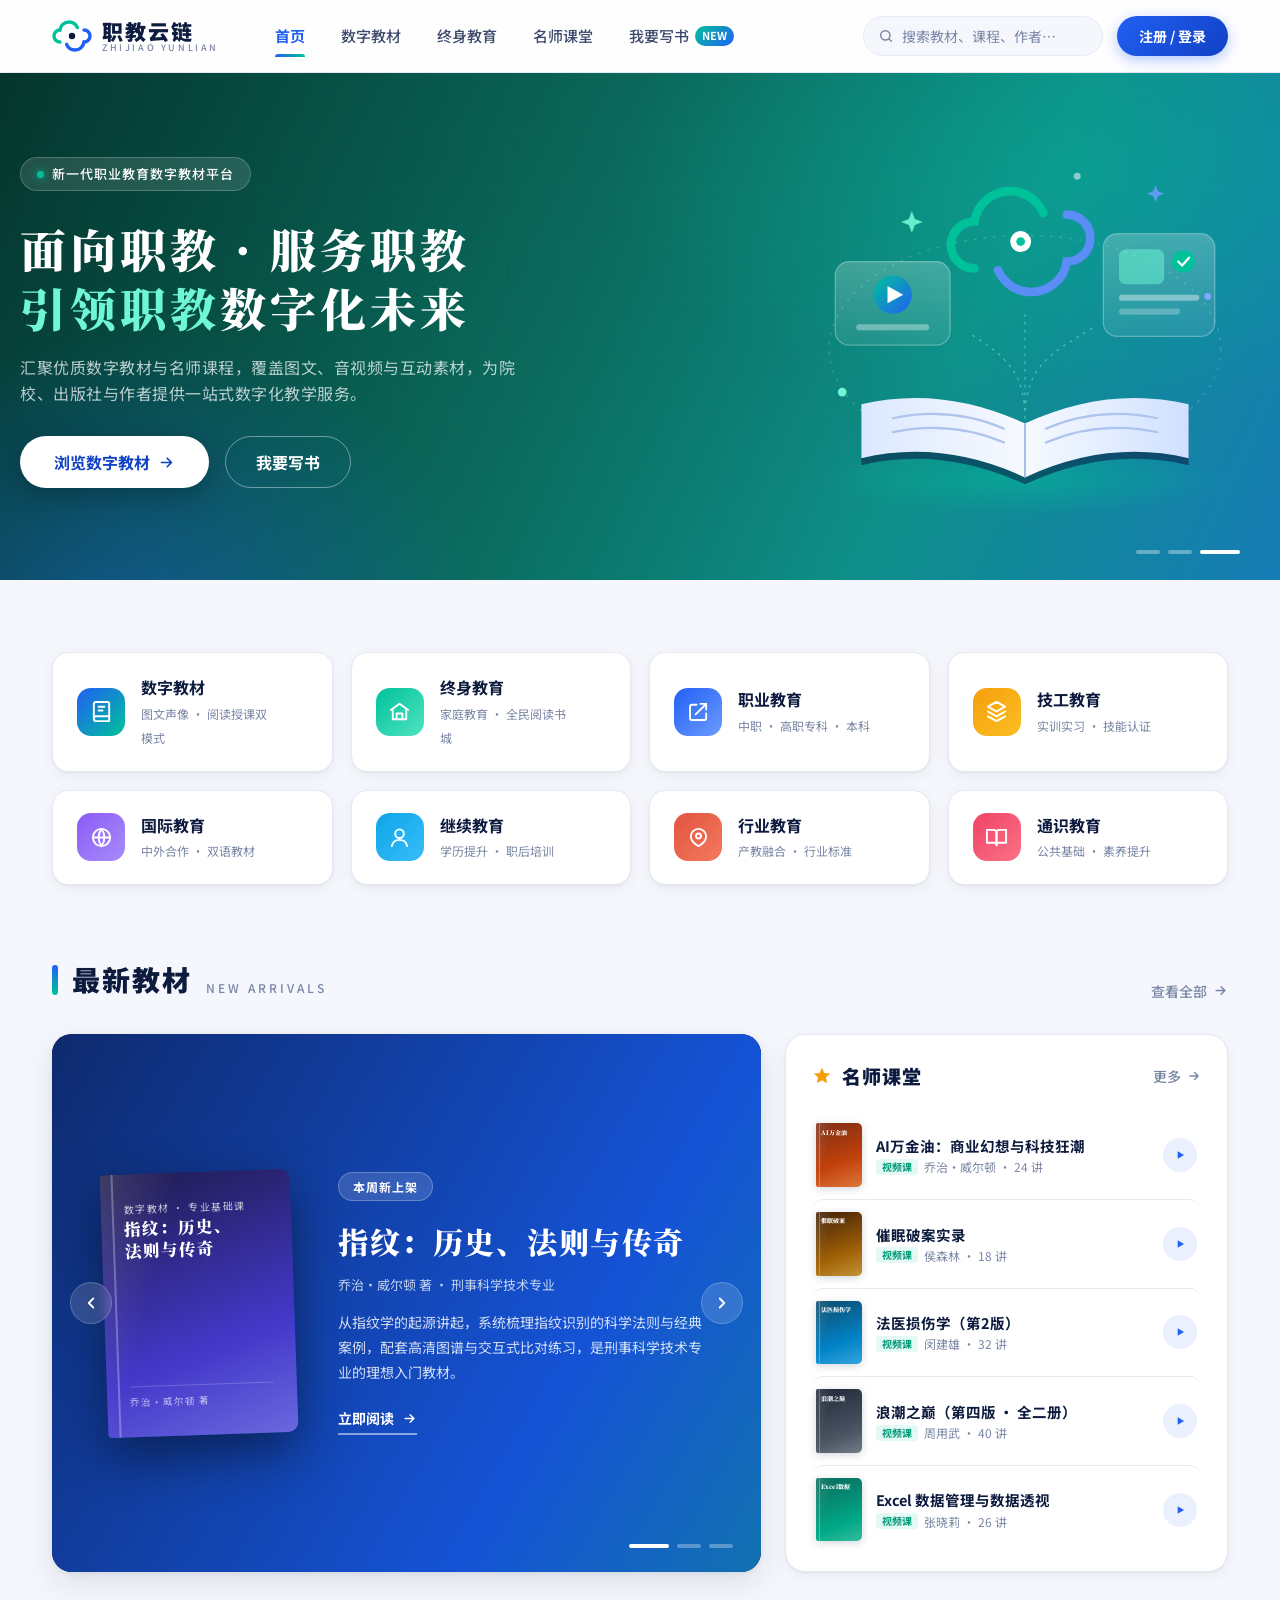
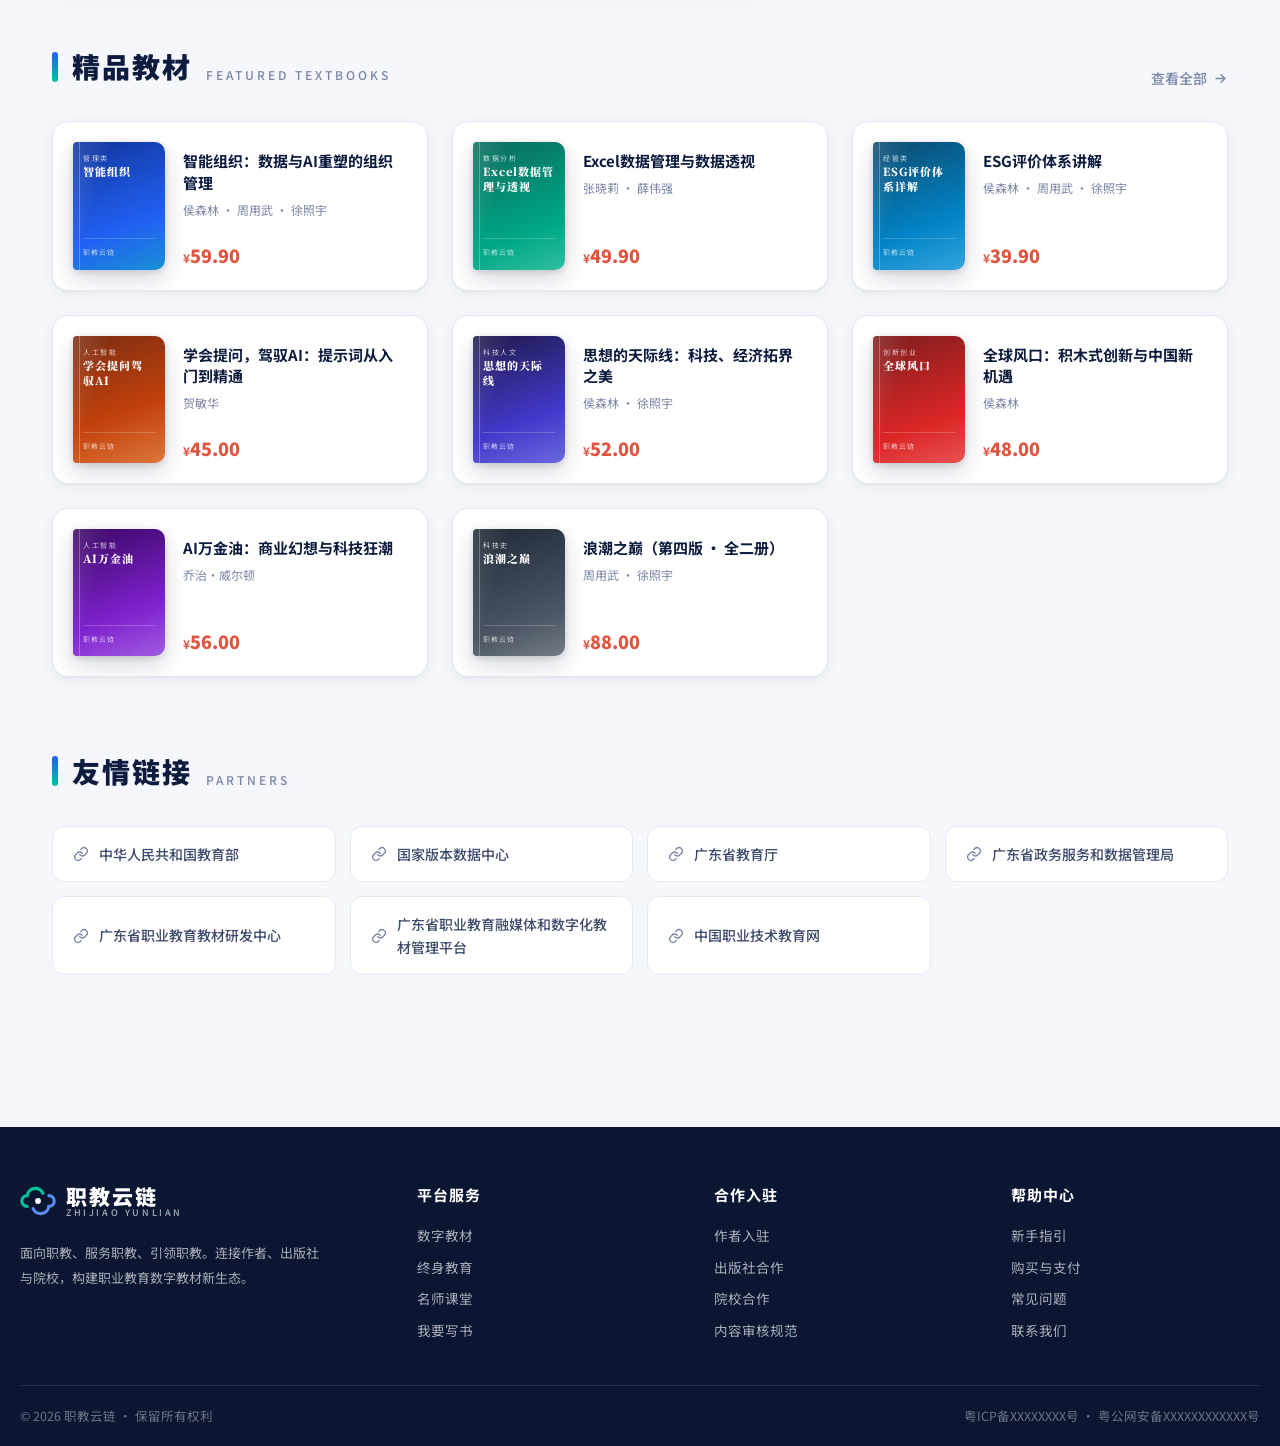
==== index.html @ 94b5ad01 "职教云链数字教材平台 Demo：门户首页、数字教材子门户（商城/详情/支付/阅读器/授课/组群/设置） Co-Authored-By: Claude Fable 5 <noreply@anthropi" ====
<!DOCTYPE html>
<html lang="zh-CN">
<head>
<meta charset="UTF-8">
<meta name="viewport" content="width=device-width, initial-scale=1">
<title>职教云链 — 面向职教 · 服务职教 · 引领职教</title>
<link rel="stylesheet" href="assets/style.css?v=20260711h">
</head>
<body>

<!-- ================= Header ================= -->
<header class="site-header">
  <div class="container header-inner">
    <a class="logo" href="index.html">
      <svg width="40" height="40" viewBox="0 0 40 40" fill="none">
        <path d="M8 26c-3.3 0-6-2.7-6-6s2.7-6 6-6c.5-4.5 4.3-8 9-8 3.8 0 7 2.3 8.4 5.6" stroke="#00C29A" stroke-width="3.4" stroke-linecap="round"/>
        <path d="M32 14c3.3 0 6 2.7 6 6s-2.7 6-6 6c-.5 4.5-4.3 8-9 8-3.8 0-7-2.3-8.4-5.6" stroke="#2160F3" stroke-width="3.4" stroke-linecap="round"/>
        <circle cx="20" cy="20" r="3.2" fill="#0D1B3E"/>
      </svg>
      <span class="logo-text">
        <span class="logo-cn">职教云链</span>
        <span class="logo-en">Zhijiao Yunlian</span>
      </span>
    </a>
    <nav class="main-nav">
      <a href="index.html" class="active">首页</a>
      <a href="reader.html">数字教材</a>
      <a href="#">终身教育</a>
      <a href="#">名师课堂</a>
      <a href="#">我要写书<span class="nav-badge">NEW</span></a>
    </nav>
    <div class="header-actions">
      <div class="search-box">
        <svg width="16" height="16" viewBox="0 0 24 24" fill="none" stroke="currentColor" stroke-width="2.2" stroke-linecap="round"><circle cx="11" cy="11" r="7"/><path d="m20 20-3.5-3.5"/></svg>
        <input type="text" placeholder="搜索教材、课程、作者…">
      </div>
      <a class="btn btn-primary" href="login.html">注册 / 登录</a>
    </div>
  </div>
</header>

<!-- ================= Hero ================= -->
<section class="hero">
  <!-- banner 背景组：上线后由后台配置增删/切换 -->
  <div class="hero-bg hb-1 active"></div>
  <div class="hero-bg hb-2"></div>
  <div class="hero-bg hb-3"></div>
  <div class="hero-grid-lines"></div>
  <div class="hero-switch">
    <span class="carousel-dot active"></span>
    <span class="carousel-dot"></span>
    <span class="carousel-dot"></span>
  </div>
  <div class="container hero-inner">
    <div>
      <span class="hero-kicker"><span class="dot"></span>新一代职业教育数字教材平台</span>
      <h1>面向职教 · 服务职教<br><em>引领职教</em>数字化未来</h1>
      <p class="hero-sub">汇聚优质数字教材与名师课程，覆盖图文、音视频与互动素材，为院校、出版社与作者提供一站式数字化教学服务。</p>
      <div class="hero-cta">
        <a class="btn btn-hero" href="reader.html">
          浏览数字教材
          <svg width="17" height="17" viewBox="0 0 24 24" fill="none" stroke="currentColor" stroke-width="2.4" stroke-linecap="round" stroke-linejoin="round"><path d="M5 12h14M13 6l6 6-6 6"/></svg>
        </a>
        <a class="btn btn-hero-ghost" href="#">我要写书</a>
      </div>
    </div>
    <div class="hero-illust" aria-hidden="true">
      <svg viewBox="0 0 540 440" fill="none" xmlns="http://www.w3.org/2000/svg">
        <defs>
          <linearGradient id="pageL" x1="0" y1="0" x2="1" y2="0">
            <stop offset="0" stop-color="#DCE8FF"/><stop offset="1" stop-color="#F6FAFF"/>
          </linearGradient>
          <linearGradient id="pageR" x1="0" y1="0" x2="1" y2="0">
            <stop offset="0" stop-color="#F6FAFF"/><stop offset="1" stop-color="#CFE0FF"/>
          </linearGradient>
          <linearGradient id="tealBlue" x1="0" y1="0" x2="1" y2="1">
            <stop offset="0" stop-color="#00C29A"/><stop offset="1" stop-color="#2160F3"/>
          </linearGradient>
          <linearGradient id="screenG" x1="0" y1="0" x2="0" y2="1">
            <stop offset="0" stop-color="rgba(255,255,255,.22)"/><stop offset="1" stop-color="rgba(255,255,255,.08)"/>
          </linearGradient>
          <radialGradient id="glow" cx=".5" cy=".5" r=".5">
            <stop offset="0" stop-color="rgba(0,194,154,.45)"/><stop offset="1" stop-color="rgba(0,194,154,0)"/>
          </radialGradient>
        </defs>

        <!-- 底部光晕 -->
        <ellipse cx="270" cy="400" rx="230" ry="42" fill="url(#glow)"/>

        <!-- 轨道虚线 -->
        <ellipse cx="270" cy="250" rx="225" ry="130" stroke="rgba(255,255,255,.18)" stroke-width="1.5" stroke-dasharray="3 8"/>
        <circle cx="60" cy="300" r="5" fill="#6FF7D4"/>
        <circle cx="480" cy="190" r="4" fill="#6C9BFF"/>

        <!-- 翻开的书 -->
        <g>
          <path d="M270 344 Q175 300 82 322 L82 384 Q175 362 270 406 Q365 362 458 384 L458 322 Q365 300 270 344 Z" fill="#0A1A44" opacity=".55"/>
          <path d="M270 336 Q175 292 82 314 L82 376 Q175 354 270 398 Z" fill="url(#pageL)"/>
          <path d="M270 336 Q365 292 458 314 L458 376 Q365 354 270 398 Z" fill="url(#pageR)"/>
          <path d="M270 336 L270 398" stroke="#9DB4E6" stroke-width="2"/>
          <path d="M118 330 Q185 316 246 342 M118 346 Q185 332 246 358" stroke="#AFC4EC" stroke-width="2.5" stroke-linecap="round"/>
          <path d="M422 330 Q355 316 294 342 M422 346 Q355 332 294 358" stroke="#AFC4EC" stroke-width="2.5" stroke-linecap="round"/>
        </g>

        <!-- 书页升起的数据流 -->
        <path d="M270 330 C270 280 250 260 210 235 M270 330 C270 270 300 255 350 225 M270 330 L270 205" stroke="rgba(111,247,212,.5)" stroke-width="1.5" stroke-dasharray="2 7" stroke-linecap="round"/>

        <!-- 中间：云链 -->
        <g class="fl-a">
          <path d="M212 158c-15 0-27-12-27-27s12-27 27-27c3-20 20-35 41-35 17 0 31 10 38 25" stroke="#00C29A" stroke-width="10" stroke-linecap="round"/>
          <path d="M318 96c15 0 27 12 27 27s-12 27-27 27c-3 20-20 35-41 35-17 0-31-10-38-25" stroke="#5B8DF7" stroke-width="10" stroke-linecap="round"/>
          <circle cx="265" cy="127" r="12" fill="#fff"/>
          <circle cx="265" cy="127" r="5" fill="#00C29A"/>
        </g>

        <!-- 左卡片：名师课堂 -->
        <g class="fl-b">
          <rect x="52" y="150" width="132" height="96" rx="16" fill="url(#screenG)" stroke="rgba(255,255,255,.3)" stroke-width="1.5"/>
          <circle cx="118" cy="188" r="22" fill="url(#tealBlue)"/>
          <path d="M112 178l18 10-18 10z" fill="#fff"/>
          <rect x="76" y="222" width="84" height="7" rx="3.5" fill="rgba(255,255,255,.35)"/>
        </g>

        <!-- 右卡片：数字教材 -->
        <g class="fl-c">
          <rect x="360" y="118" width="128" height="118" rx="16" fill="url(#screenG)" stroke="rgba(255,255,255,.3)" stroke-width="1.5"/>
          <rect x="378" y="136" width="52" height="40" rx="8" fill="rgba(111,247,212,.5)"/>
          <rect x="378" y="188" width="92" height="7" rx="3.5" fill="rgba(255,255,255,.4)"/>
          <rect x="378" y="204" width="70" height="7" rx="3.5" fill="rgba(255,255,255,.25)"/>
          <circle cx="452" cy="150" r="13" fill="#00C29A"/>
          <path d="M446 150l4.5 4.5 8-9" stroke="#fff" stroke-width="2.6" stroke-linecap="round" stroke-linejoin="round"/>
        </g>

        <!-- 星点 -->
        <path d="M140 92l3.5 9 9 3.5-9 3.5-3.5 9-3.5-9-9-3.5 9-3.5z" fill="#6FF7D4" opacity=".9"/>
        <path d="M420 62l2.8 7.2 7.2 2.8-7.2 2.8-2.8 7.2-2.8-7.2-7.2-2.8 7.2-2.8z" fill="#6C9BFF" opacity=".85"/>
        <circle cx="330" cy="52" r="4" fill="rgba(255,255,255,.5)"/>
      </svg>
    </div>
  </div>
</section>

<main>
<!-- ================= 业务板块入口 ================= -->
<section class="block">
  <div class="container">
    <div class="cats reveal">
      <a class="cat-card" href="reader.html">
        <span class="cat-icon ci-0">
          <svg width="23" height="23" viewBox="0 0 24 24" fill="none" stroke="currentColor" stroke-width="2" stroke-linecap="round" stroke-linejoin="round"><path d="M4 19.5A2.5 2.5 0 0 1 6.5 17H20V4a2 2 0 0 0-2-2H6.5A2.5 2.5 0 0 0 4 4.5v15Z"/><path d="M4 19.5A2.5 2.5 0 0 0 6.5 22H20v-5"/><path d="M9 7h6M9 11h4"/></svg>
        </span>
        <span class="cat-body"><span class="name">数字教材</span><br><span class="desc">图文声像 · 阅读授课双模式</span></span>
        <span class="arrow"><svg width="18" height="18" viewBox="0 0 24 24" fill="none" stroke="currentColor" stroke-width="2.4" stroke-linecap="round" stroke-linejoin="round"><path d="M5 12h14M13 6l6 6-6 6"/></svg></span>
      </a>
      <a class="cat-card" href="#">
        <span class="cat-icon ci-2">
          <svg width="23" height="23" viewBox="0 0 24 24" fill="none" stroke="currentColor" stroke-width="2" stroke-linecap="round" stroke-linejoin="round"><path d="M3 10.5 12 4l9 6.5"/><path d="M5 9.5V20h14V9.5"/><path d="M9 20v-6h6v6"/></svg>
        </span>
        <span class="cat-body"><span class="name">终身教育</span><br><span class="desc">家庭教育 · 全民阅读书城</span></span>
        <span class="arrow"><svg width="18" height="18" viewBox="0 0 24 24" fill="none" stroke="currentColor" stroke-width="2.4" stroke-linecap="round" stroke-linejoin="round"><path d="M5 12h14M13 6l6 6-6 6"/></svg></span>
      </a>
      <a class="cat-card" href="#">
        <span class="cat-icon ci-1">
          <svg width="23" height="23" viewBox="0 0 24 24" fill="none" stroke="currentColor" stroke-width="2" stroke-linecap="round" stroke-linejoin="round"><path d="M14 4h6v6"/><path d="M20 4 9 15"/><path d="M20 14v5a1.8 1.8 0 0 1-1.8 1.8H5A1.8 1.8 0 0 1 3.2 19V6.8A1.8 1.8 0 0 1 5 5h5"/></svg>
        </span>
        <span class="cat-body"><span class="name">职业教育</span><br><span class="desc">中职 · 高职专科 · 本科</span></span>
        <span class="arrow"><svg width="18" height="18" viewBox="0 0 24 24" fill="none" stroke="currentColor" stroke-width="2.4" stroke-linecap="round" stroke-linejoin="round"><path d="M5 12h14M13 6l6 6-6 6"/></svg></span>
      </a>
      <a class="cat-card" href="#">
        <span class="cat-icon ci-3">
          <svg width="23" height="23" viewBox="0 0 24 24" fill="none" stroke="currentColor" stroke-width="2" stroke-linecap="round" stroke-linejoin="round"><path d="M12 2 3 7l9 5 9-5-9-5Z"/><path d="M3 12l9 5 9-5"/><path d="M3 17l9 5 9-5"/></svg>
        </span>
        <span class="cat-body"><span class="name">技工教育</span><br><span class="desc">实训实习 · 技能认证</span></span>
        <span class="arrow"><svg width="18" height="18" viewBox="0 0 24 24" fill="none" stroke="currentColor" stroke-width="2.4" stroke-linecap="round" stroke-linejoin="round"><path d="M5 12h14M13 6l6 6-6 6"/></svg></span>
      </a>
      <a class="cat-card" href="#">
        <span class="cat-icon ci-5">
          <svg width="23" height="23" viewBox="0 0 24 24" fill="none" stroke="currentColor" stroke-width="2" stroke-linecap="round" stroke-linejoin="round"><circle cx="12" cy="12" r="9"/><path d="M3 12h18"/><path d="M12 3a15 15 0 0 1 0 18 15 15 0 0 1 0-18Z"/></svg>
        </span>
        <span class="cat-body"><span class="name">国际教育</span><br><span class="desc">中外合作 · 双语教材</span></span>
        <span class="arrow"><svg width="18" height="18" viewBox="0 0 24 24" fill="none" stroke="currentColor" stroke-width="2.4" stroke-linecap="round" stroke-linejoin="round"><path d="M5 12h14M13 6l6 6-6 6"/></svg></span>
      </a>
      <a class="cat-card" href="#">
        <span class="cat-icon ci-6">
          <svg width="23" height="23" viewBox="0 0 24 24" fill="none" stroke="currentColor" stroke-width="2" stroke-linecap="round" stroke-linejoin="round"><circle cx="12" cy="8" r="4.5"/><path d="M4 21c.8-4 4-6.5 8-6.5s7.2 2.5 8 6.5"/></svg>
        </span>
        <span class="cat-body"><span class="name">继续教育</span><br><span class="desc">学历提升 · 职后培训</span></span>
        <span class="arrow"><svg width="18" height="18" viewBox="0 0 24 24" fill="none" stroke="currentColor" stroke-width="2.4" stroke-linecap="round" stroke-linejoin="round"><path d="M5 12h14M13 6l6 6-6 6"/></svg></span>
      </a>
      <a class="cat-card" href="#">
        <span class="cat-icon ci-7">
          <svg width="23" height="23" viewBox="0 0 24 24" fill="none" stroke="currentColor" stroke-width="2" stroke-linecap="round" stroke-linejoin="round"><path d="M12 21c-4.5-2.5-8-5.5-8-10a8 8 0 0 1 16 0c0 4.5-3.5 7.5-8 10Z"/><circle cx="12" cy="10.5" r="2.6"/></svg>
        </span>
        <span class="cat-body"><span class="name">行业教育</span><br><span class="desc">产教融合 · 行业标准</span></span>
        <span class="arrow"><svg width="18" height="18" viewBox="0 0 24 24" fill="none" stroke="currentColor" stroke-width="2.4" stroke-linecap="round" stroke-linejoin="round"><path d="M5 12h14M13 6l6 6-6 6"/></svg></span>
      </a>
      <a class="cat-card" href="#">
        <span class="cat-icon ci-4">
          <svg width="23" height="23" viewBox="0 0 24 24" fill="none" stroke="currentColor" stroke-width="2" stroke-linecap="round" stroke-linejoin="round"><path d="M2 4h7a3 3 0 0 1 3 3v13a2.5 2.5 0 0 0-2.5-2.5H2V4Z"/><path d="M22 4h-7a3 3 0 0 0-3 3v13a2.5 2.5 0 0 1 2.5-2.5H22V4Z"/></svg>
        </span>
        <span class="cat-body"><span class="name">通识教育</span><br><span class="desc">公共基础 · 素养提升</span></span>
        <span class="arrow"><svg width="18" height="18" viewBox="0 0 24 24" fill="none" stroke="currentColor" stroke-width="2.4" stroke-linecap="round" stroke-linejoin="round"><path d="M5 12h14M13 6l6 6-6 6"/></svg></span>
      </a>
    </div>
  </div>
</section>

<!-- ================= 最新教材 + 名师课堂 ================= -->
<section class="block">
  <div class="container">
    <div class="sec-head reveal">
      <div class="sec-title">
        <span class="bar"></span>
        <h2>最新教材</h2>
        <span class="en">New Arrivals</span>
      </div>
      <a class="sec-more" href="reader.html#mall">查看全部
        <svg width="15" height="15" viewBox="0 0 24 24" fill="none" stroke="currentColor" stroke-width="2.4" stroke-linecap="round" stroke-linejoin="round"><path d="M5 12h14M13 6l6 6-6 6"/></svg>
      </a>
    </div>
    <div class="carousel-zone reveal">
      <!-- 轮播（后台可自定义） -->
      <div class="carousel">
        <div class="slide sl-1 active">
          <div class="s-cover">
            <div class="cover cv-4">
              <div><div class="c-sub">数字教材 · 专业基础课</div><div class="c-title">指纹：历史、<br>法则与传奇</div></div>
              <div class="c-foot">乔治·威尔顿 著</div>
            </div>
          </div>
          <div class="s-body">
            <span class="s-tag">本周新上架</span>
            <h3>指纹：历史、法则与传奇</h3>
            <div class="s-author">乔治·威尔顿 著 · 刑事科学技术专业</div>
            <p>从指纹学的起源讲起，系统梳理指纹识别的科学法则与经典案例，配套高清图谱与交互式比对练习，是刑事科学技术专业的理想入门教材。</p>
            <a class="s-link" href="#">立即阅读
              <svg width="15" height="15" viewBox="0 0 24 24" fill="none" stroke="currentColor" stroke-width="2.4" stroke-linecap="round" stroke-linejoin="round"><path d="M5 12h14M13 6l6 6-6 6"/></svg>
            </a>
          </div>
        </div>
        <div class="slide sl-2">
          <div class="s-cover">
            <div class="cover cv-7">
              <div><div class="c-sub">数字教材 · 通识课</div><div class="c-title">在书籍里<br>阅无止境</div></div>
              <div class="c-foot">职教云链 · 数字出版</div>
            </div>
          </div>
          <div class="s-body">
            <span class="s-tag">编辑推荐</span>
            <h3>在书籍里，阅无止境</h3>
            <div class="s-author">通识阅读系列 · 全民阅读推广</div>
            <p>精选人文社科经典篇目，融合有声领读与批注共读功能，让深度阅读成为日常习惯，助力校园书香文化建设。</p>
            <a class="s-link" href="#">立即阅读
              <svg width="15" height="15" viewBox="0 0 24 24" fill="none" stroke="currentColor" stroke-width="2.4" stroke-linecap="round" stroke-linejoin="round"><path d="M5 12h14M13 6l6 6-6 6"/></svg>
            </a>
          </div>
        </div>
        <div class="slide sl-3">
          <div class="s-cover">
            <div class="cover cv-6">
              <div><div class="c-sub">数字教材 · 公共基础课</div><div class="c-title">数字法治：<br>理论前沿与实践</div></div>
              <div class="c-foot">职教云链 · 数字出版</div>
            </div>
          </div>
          <div class="s-body">
            <span class="s-tag">院校共建</span>
            <h3>数字法治：理论前沿与实践进阶</h3>
            <div class="s-author">法律事务专业 · 高职专科</div>
            <p>聚焦数字时代的法治议题，结合真实判例与情景演练模块，支持课堂授课模式与自主学习模式一键切换。</p>
            <a class="s-link" href="#">立即阅读
              <svg width="15" height="15" viewBox="0 0 24 24" fill="none" stroke="currentColor" stroke-width="2.4" stroke-linecap="round" stroke-linejoin="round"><path d="M5 12h14M13 6l6 6-6 6"/></svg>
            </a>
          </div>
        </div>
        <button class="carousel-arrow prev" aria-label="上一张">
          <svg width="18" height="18" viewBox="0 0 24 24" fill="none" stroke="currentColor" stroke-width="2.4" stroke-linecap="round" stroke-linejoin="round"><path d="m15 6-6 6 6 6"/></svg>
        </button>
        <button class="carousel-arrow next" aria-label="下一张">
          <svg width="18" height="18" viewBox="0 0 24 24" fill="none" stroke="currentColor" stroke-width="2.4" stroke-linecap="round" stroke-linejoin="round"><path d="m9 6 6 6-6 6"/></svg>
        </button>
        <div class="carousel-nav">
          <span class="carousel-dot active"></span>
          <span class="carousel-dot"></span>
          <span class="carousel-dot"></span>
        </div>
      </div>

      <!-- 名师课堂 -->
      <aside class="panel">
        <div class="panel-head">
          <h3>
            <svg width="20" height="20" viewBox="0 0 24 24" fill="currentColor"><path d="M12 2l2.9 6.3 6.9.8-5.1 4.7 1.4 6.8L12 17.2 5.9 20.6l1.4-6.8L2.2 9.1l6.9-.8L12 2z"/></svg>
            名师课堂
          </h3>
          <a class="sec-more" href="#">更多
            <svg width="14" height="14" viewBox="0 0 24 24" fill="none" stroke="currentColor" stroke-width="2.4" stroke-linecap="round" stroke-linejoin="round"><path d="M5 12h14M13 6l6 6-6 6"/></svg>
          </a>
        </div>
        <div class="panel-list">
          <div class="panel-item">
            <div class="p-cover"><div class="cover cv-3"><div class="c-title">AI万金油</div></div></div>
            <div class="p-body">
              <div class="p-title">AI万金油：商业幻想与科技狂潮</div>
              <div class="p-meta"><span class="p-badge">视频课</span>乔治·威尔顿 · 24 讲</div>
            </div>
            <span class="p-play"><svg width="14" height="14" viewBox="0 0 24 24" fill="currentColor"><path d="M8 5.5v13l11-6.5-11-6.5z"/></svg></span>
          </div>
          <div class="panel-item">
            <div class="p-cover"><div class="cover cv-8"><div class="c-title">催眠破案</div></div></div>
            <div class="p-body">
              <div class="p-title">催眠破案实录</div>
              <div class="p-meta"><span class="p-badge">视频课</span>侯森林 · 18 讲</div>
            </div>
            <span class="p-play"><svg width="14" height="14" viewBox="0 0 24 24" fill="currentColor"><path d="M8 5.5v13l11-6.5-11-6.5z"/></svg></span>
          </div>
          <div class="panel-item">
            <div class="p-cover"><div class="cover cv-6"><div class="c-title">法医损伤学</div></div></div>
            <div class="p-body">
              <div class="p-title">法医损伤学（第2版）</div>
              <div class="p-meta"><span class="p-badge">视频课</span>闵建雄 · 32 讲</div>
            </div>
            <span class="p-play"><svg width="14" height="14" viewBox="0 0 24 24" fill="currentColor"><path d="M8 5.5v13l11-6.5-11-6.5z"/></svg></span>
          </div>
          <div class="panel-item">
            <div class="p-cover"><div class="cover cv-9"><div class="c-title">浪潮之巅</div></div></div>
            <div class="p-body">
              <div class="p-title">浪潮之巅（第四版 · 全二册）</div>
              <div class="p-meta"><span class="p-badge">视频课</span>周用武 · 40 讲</div>
            </div>
            <span class="p-play"><svg width="14" height="14" viewBox="0 0 24 24" fill="currentColor"><path d="M8 5.5v13l11-6.5-11-6.5z"/></svg></span>
          </div>
          <div class="panel-item">
            <div class="p-cover"><div class="cover cv-2"><div class="c-title">Excel数据</div></div></div>
            <div class="p-body">
              <div class="p-title">Excel 数据管理与数据透视</div>
              <div class="p-meta"><span class="p-badge">视频课</span>张晓莉 · 26 讲</div>
            </div>
            <span class="p-play"><svg width="14" height="14" viewBox="0 0 24 24" fill="currentColor"><path d="M8 5.5v13l11-6.5-11-6.5z"/></svg></span>
          </div>
        </div>
      </aside>
    </div>
  </div>
</section>

<!-- ================= 精品教材 ================= -->
<section class="block">
  <div class="container">
    <div class="sec-head reveal">
      <div class="sec-title">
        <span class="bar"></span>
        <h2>精品教材</h2>
        <span class="en">Featured Textbooks</span>
      </div>
      <a class="sec-more" href="reader.html#mall">查看全部
        <svg width="15" height="15" viewBox="0 0 24 24" fill="none" stroke="currentColor" stroke-width="2.4" stroke-linecap="round" stroke-linejoin="round"><path d="M5 12h14M13 6l6 6-6 6"/></svg>
      </a>
    </div>
    <div class="book-grid reveal">
      <a class="book-card" href="#">
        <div class="b-cover"><div class="cover cv-1"><div><div class="c-sub">管理类</div><div class="c-title">智能组织</div></div><div class="c-foot">职教云链</div></div></div>
        <div class="b-body">
          <div class="b-title">智能组织：数据与AI重塑的组织管理</div>
          <div class="b-author">侯森林 · 周用武 · 徐照宇</div>
          <div class="b-foot">
            <span class="price"><span class="yen">¥</span>59.90</span>
          </div>
        </div>
      </a>
      <a class="book-card" href="#">
        <div class="b-cover"><div class="cover cv-2"><div><div class="c-sub">数据分析</div><div class="c-title">Excel数据管理与透视</div></div><div class="c-foot">职教云链</div></div></div>
        <div class="b-body">
          <div class="b-title">Excel数据管理与数据透视</div>
          <div class="b-author">张晓莉 · 薛伟强</div>
          <div class="b-foot">
            <span class="price"><span class="yen">¥</span>49.90</span>
          </div>
        </div>
      </a>
      <a class="book-card" href="#">
        <div class="b-cover"><div class="cover cv-6"><div><div class="c-sub">经管类</div><div class="c-title">ESG评价体系详解</div></div><div class="c-foot">职教云链</div></div></div>
        <div class="b-body">
          <div class="b-title">ESG评价体系讲解</div>
          <div class="b-author">侯森林 · 周用武 · 徐照宇</div>
          <div class="b-foot">
            <span class="price"><span class="yen">¥</span>39.90</span>
          </div>
        </div>
      </a>
      <a class="book-card" href="#">
        <div class="b-cover"><div class="cover cv-3"><div><div class="c-sub">人工智能</div><div class="c-title">学会提问驾驭AI</div></div><div class="c-foot">职教云链</div></div></div>
        <div class="b-body">
          <div class="b-title">学会提问，驾驭AI：提示词从入门到精通</div>
          <div class="b-author">贺敏华</div>
          <div class="b-foot">
            <span class="price"><span class="yen">¥</span>45.00</span>
          </div>
        </div>
      </a>
      <a class="book-card" href="#">
        <div class="b-cover"><div class="cover cv-4"><div><div class="c-sub">科技人文</div><div class="c-title">思想的天际线</div></div><div class="c-foot">职教云链</div></div></div>
        <div class="b-body">
          <div class="b-title">思想的天际线：科技、经济拓界之美</div>
          <div class="b-author">侯森林 · 徐照宇</div>
          <div class="b-foot">
            <span class="price"><span class="yen">¥</span>52.00</span>
          </div>
        </div>
      </a>
      <a class="book-card" href="#">
        <div class="b-cover"><div class="cover cv-12"><div><div class="c-sub">创新创业</div><div class="c-title">全球风口</div></div><div class="c-foot">职教云链</div></div></div>
        <div class="b-body">
          <div class="b-title">全球风口：积木式创新与中国新机遇</div>
          <div class="b-author">侯森林</div>
          <div class="b-foot">
            <span class="price"><span class="yen">¥</span>48.00</span>
          </div>
        </div>
      </a>
      <a class="book-card" href="#">
        <div class="b-cover"><div class="cover cv-11"><div><div class="c-sub">人工智能</div><div class="c-title">AI万金油</div></div><div class="c-foot">职教云链</div></div></div>
        <div class="b-body">
          <div class="b-title">AI万金油：商业幻想与科技狂潮</div>
          <div class="b-author">乔治·威尔顿</div>
          <div class="b-foot">
            <span class="price"><span class="yen">¥</span>56.00</span>
          </div>
        </div>
      </a>
      <a class="book-card" href="#">
        <div class="b-cover"><div class="cover cv-9"><div><div class="c-sub">科技史</div><div class="c-title">浪潮之巅</div></div><div class="c-foot">职教云链</div></div></div>
        <div class="b-body">
          <div class="b-title">浪潮之巅（第四版 · 全二册）</div>
          <div class="b-author">周用武 · 徐照宇</div>
          <div class="b-foot">
            <span class="price"><span class="yen">¥</span>88.00</span>
          </div>
        </div>
      </a>
    </div>
  </div>
</section>

<!-- ================= 友情链接 ================= -->
<section class="block">
  <div class="container">
    <div class="sec-head reveal">
      <div class="sec-title">
        <span class="bar"></span>
        <h2>友情链接</h2>
        <span class="en">Partners</span>
      </div>
    </div>
    <div class="links-strip reveal">
      <a class="link-chip" href="http://www.moe.gov.cn/" target="_blank" rel="noopener"><svg width="16" height="16" viewBox="0 0 24 24" fill="none" stroke="currentColor" stroke-width="2" stroke-linecap="round" stroke-linejoin="round"><path d="M10 13a5 5 0 0 0 7.5.5l3-3a5 5 0 0 0-7-7l-1.7 1.7"/><path d="M14 11a5 5 0 0 0-7.5-.5l-3 3a5 5 0 0 0 7 7l1.7-1.7"/></svg>中华人民共和国教育部</a>
      <a class="link-chip" href="https://www.cnpub.com.cn/" target="_blank" rel="noopener"><svg width="16" height="16" viewBox="0 0 24 24" fill="none" stroke="currentColor" stroke-width="2" stroke-linecap="round" stroke-linejoin="round"><path d="M10 13a5 5 0 0 0 7.5.5l3-3a5 5 0 0 0-7-7l-1.7 1.7"/><path d="M14 11a5 5 0 0 0-7.5-.5l-3 3a5 5 0 0 0 7 7l1.7-1.7"/></svg>国家版本数据中心</a>
      <a class="link-chip" href="https://edu.gd.gov.cn/" target="_blank" rel="noopener"><svg width="16" height="16" viewBox="0 0 24 24" fill="none" stroke="currentColor" stroke-width="2" stroke-linecap="round" stroke-linejoin="round"><path d="M10 13a5 5 0 0 0 7.5.5l3-3a5 5 0 0 0-7-7l-1.7 1.7"/><path d="M14 11a5 5 0 0 0-7.5-.5l-3 3a5 5 0 0 0 7 7l1.7-1.7"/></svg>广东省教育厅</a>
      <a class="link-chip" href="https://zfsg.gd.gov.cn/" target="_blank" rel="noopener"><svg width="16" height="16" viewBox="0 0 24 24" fill="none" stroke="currentColor" stroke-width="2" stroke-linecap="round" stroke-linejoin="round"><path d="M10 13a5 5 0 0 0 7.5.5l3-3a5 5 0 0 0-7-7l-1.7 1.7"/><path d="M14 11a5 5 0 0 0-7.5-.5l-3 3a5 5 0 0 0 7 7l1.7-1.7"/></svg>广东省政务服务和数据管理局</a>
      <a class="link-chip" href="#"><svg width="16" height="16" viewBox="0 0 24 24" fill="none" stroke="currentColor" stroke-width="2" stroke-linecap="round" stroke-linejoin="round"><path d="M10 13a5 5 0 0 0 7.5.5l3-3a5 5 0 0 0-7-7l-1.7 1.7"/><path d="M14 11a5 5 0 0 0-7.5-.5l-3 3a5 5 0 0 0 7 7l1.7-1.7"/></svg>广东省职业教育教材研发中心</a>
      <a class="link-chip" href="#"><svg width="16" height="16" viewBox="0 0 24 24" fill="none" stroke="currentColor" stroke-width="2" stroke-linecap="round" stroke-linejoin="round"><path d="M10 13a5 5 0 0 0 7.5.5l3-3a5 5 0 0 0-7-7l-1.7 1.7"/><path d="M14 11a5 5 0 0 0-7.5-.5l-3 3a5 5 0 0 0 7 7l1.7-1.7"/></svg>广东省职业教育融媒体和数字化教材管理平台</a>
      <a class="link-chip" href="https://www.chinazy.org/" target="_blank" rel="noopener"><svg width="16" height="16" viewBox="0 0 24 24" fill="none" stroke="currentColor" stroke-width="2" stroke-linecap="round" stroke-linejoin="round"><path d="M10 13a5 5 0 0 0 7.5.5l3-3a5 5 0 0 0-7-7l-1.7 1.7"/><path d="M14 11a5 5 0 0 0-7.5-.5l-3 3a5 5 0 0 0 7 7l1.7-1.7"/></svg>中国职业技术教育网</a>
    </div>
  </div>
</section>
</main>

<!-- ================= Footer ================= -->
<footer class="site-footer">
  <div class="container footer-main">
    <div class="footer-brand">
      <a class="logo on-dark" href="index.html">
        <svg width="36" height="36" viewBox="0 0 40 40" fill="none">
          <path d="M8 26c-3.3 0-6-2.7-6-6s2.7-6 6-6c.5-4.5 4.3-8 9-8 3.8 0 7 2.3 8.4 5.6" stroke="#00C29A" stroke-width="3.4" stroke-linecap="round"/>
          <path d="M32 14c3.3 0 6 2.7 6 6s-2.7 6-6 6c-.5 4.5-4.3 8-9 8-3.8 0-7-2.3-8.4-5.6" stroke="#5B8DF7" stroke-width="3.4" stroke-linecap="round"/>
          <circle cx="20" cy="20" r="3.2" fill="#fff"/>
        </svg>
        <span class="logo-text">
          <span class="logo-cn">职教云链</span>
          <span class="logo-en">Zhijiao Yunlian</span>
        </span>
      </a>
      <p>面向职教、服务职教、引领职教。连接作者、出版社与院校，构建职业教育数字教材新生态。</p>
    </div>
    <div>
      <h4>平台服务</h4>
      <ul>
        <li><a href="reader.html">数字教材</a></li>
        <li><a href="#">终身教育</a></li>
        <li><a href="#">名师课堂</a></li>
        <li><a href="#">我要写书</a></li>
      </ul>
    </div>
    <div>
      <h4>合作入驻</h4>
      <ul>
        <li><a href="#">作者入驻</a></li>
        <li><a href="#">出版社合作</a></li>
        <li><a href="#">院校合作</a></li>
        <li><a href="#">内容审核规范</a></li>
      </ul>
    </div>
    <div>
      <h4>帮助中心</h4>
      <ul>
        <li><a href="#">新手指引</a></li>
        <li><a href="#">购买与支付</a></li>
        <li><a href="#">常见问题</a></li>
        <li><a href="#">联系我们</a></li>
      </ul>
    </div>
  </div>
  <div class="footer-bottom container">
    <span>© 2026 职教云链 · 保留所有权利</span>
    <span>粤ICP备XXXXXXXX号 · 粤公网安备XXXXXXXXXXXX号</span>
  </div>
</footer>

<script src="assets/app.js?v=20260711h"></script>
</body>
</html>
---- assets/style.css ----
/* ============================================
   职教云链 · Design System
   Palette: Ink #0D1B3E / Blue #2160F3 / Teal #00C29A
   ============================================ */
@import url('https://fonts.googleapis.com/css2?family=Noto+Sans+SC:wght@400;500;700;900&family=Noto+Serif+SC:wght@700;900&display=swap');

:root {
  --blue: #2160F3;
  --blue-deep: #1141C4;
  --blue-soft: #EAF0FE;
  --teal: #00C29A;
  --teal-deep: #009A7B;
  --teal-soft: #E3F9F3;
  --ink: #0D1B3E;
  --ink-2: #3D4A6B;
  --ink-3: #7A86A5;
  --line: #E4E9F4;
  --bg: #F5F7FC;
  --card: #FFFFFF;
  --gold: #F59E0B;
  --radius: 16px;
  --radius-sm: 10px;
  --shadow-sm: 0 1px 2px rgba(13,27,62,.05), 0 4px 16px rgba(13,27,62,.05);
  --shadow-md: 0 2px 6px rgba(13,27,62,.06), 0 12px 32px rgba(13,27,62,.10);
  --shadow-lg: 0 8px 24px rgba(13,27,62,.10), 0 24px 64px rgba(13,27,62,.14);
  --font: 'Noto Sans SC', 'PingFang SC', 'Microsoft YaHei', sans-serif;
  --font-display: 'Noto Serif SC', 'Songti SC', serif;
  --ease: cubic-bezier(.22,.68,.34,1);
}

* { margin: 0; padding: 0; box-sizing: border-box; }
html { scroll-behavior: smooth; }
body {
  font-family: var(--font);
  color: var(--ink);
  background: var(--bg);
  font-size: 15px;
  line-height: 1.6;
  -webkit-font-smoothing: antialiased;
}
a { color: inherit; text-decoration: none; }
button { font-family: inherit; cursor: pointer; border: none; background: none; }
img { max-width: 100%; display: block; }
.container { max-width: 1240px; margin: 0 auto; padding: 0 32px; }

::selection { background: rgba(33,96,243,.18); }

/* ---------- Logo ---------- */
.logo { display: inline-flex; align-items: center; gap: 10px; cursor: pointer; }
.logo svg { flex: 0 0 auto; }
.logo .logo-text { display: flex; flex-direction: column; line-height: 1.15; }
.logo .logo-cn { font-size: 21px; font-weight: 900; letter-spacing: 2px; color: var(--ink); }
.logo .logo-en { font-size: 9px; letter-spacing: 2.6px; color: var(--ink-3); font-weight: 500; text-transform: uppercase; }
.logo.on-dark .logo-cn { color: #fff; }
.logo.on-dark .logo-en { color: rgba(255,255,255,.65); }

/* ---------- Header ---------- */
.site-header {
  position: sticky; top: 0; z-index: 100;
  background: rgba(255,255,255,.86);
  backdrop-filter: saturate(180%) blur(16px);
  -webkit-backdrop-filter: saturate(180%) blur(16px);
  border-bottom: 1px solid var(--line);
}
.header-inner { display: flex; align-items: center; gap: 40px; height: 72px; }
.main-nav { display: flex; gap: 4px; flex: 1; }
.main-nav a {
  padding: 8px 16px; border-radius: 8px; font-size: 15px; font-weight: 500;
  color: var(--ink-2); transition: all .2s var(--ease); position: relative;
}
.main-nav a:hover { color: var(--blue); background: var(--blue-soft); }
.main-nav a.active { color: var(--blue); font-weight: 700; }
.main-nav a.active::after {
  content: ''; position: absolute; left: 16px; right: 16px; bottom: -1px;
  height: 3px; border-radius: 3px 3px 0 0;
  background: linear-gradient(90deg, var(--blue), var(--teal));
}
.nav-badge {
  display: inline-block; margin-left: 6px; padding: 1px 7px; font-size: 11px; font-weight: 700;
  color: #fff; background: linear-gradient(135deg, var(--teal), var(--blue));
  border-radius: 99px; vertical-align: 2px;
}
.header-actions { display: flex; align-items: center; gap: 14px; }

.search-box {
  display: flex; align-items: center; gap: 8px;
  width: 240px; height: 40px; padding: 0 14px;
  background: var(--bg); border: 1px solid var(--line); border-radius: 99px;
  transition: all .25s var(--ease);
}
.search-box:focus-within { border-color: var(--blue); background: #fff; box-shadow: 0 0 0 3px rgba(33,96,243,.12); width: 300px; }
.search-box svg { color: var(--ink-3); flex: 0 0 auto; }
.search-box input { border: none; outline: none; background: none; font-size: 14px; width: 100%; color: var(--ink); font-family: inherit; }
.search-box input::placeholder { color: var(--ink-3); }

.btn {
  display: inline-flex; align-items: center; justify-content: center; gap: 8px;
  height: 40px; padding: 0 22px; border-radius: 99px;
  font-size: 14px; font-weight: 700; transition: all .25s var(--ease);
  cursor: pointer; white-space: nowrap;
}
.btn-primary { background: linear-gradient(135deg, var(--blue), var(--blue-deep)); color: #fff; box-shadow: 0 4px 14px rgba(33,96,243,.35); }
.btn-primary:hover { transform: translateY(-1px); box-shadow: 0 8px 22px rgba(33,96,243,.45); }
.btn-primary:active { transform: translateY(0); }
.btn-ghost { border: 1.5px solid var(--line); color: var(--ink-2); background: #fff; }
.btn-ghost:hover { border-color: var(--blue); color: var(--blue); }

/* ---------- Hero ---------- */
.hero {
  position: relative; overflow: hidden;
  background: #0B1F55;
  color: #fff;
}
/* 多套 banner 背景（后台可配置切换） */
.hero-bg { position: absolute; inset: 0; opacity: 0; transition: opacity 1s var(--ease); }
.hero-bg.active { opacity: 1; }
.hero-bg::before {
  content: ''; position: absolute; inset: 0;
  background:
    radial-gradient(ellipse 800px 400px at 85% 20%, rgba(0,194,154,.28), transparent 60%),
    radial-gradient(ellipse 600px 500px at 10% 110%, rgba(33,96,243,.4), transparent 60%);
}
.hb-1 { background: linear-gradient(115deg, #0B1F55 0%, #123A9E 42%, #1553D6 68%, #0E8F8A 100%); }
.hb-2 { background: linear-gradient(115deg, #071B3F 0%, #0E4C8F 48%, #1273C4 78%, #38BDF8 130%); }
.hb-3 { background: linear-gradient(115deg, #04352D 0%, #0A6B5D 45%, #0E8F8A 72%, #2160F3 140%); }
.hero-switch { position: absolute; right: 40px; bottom: 26px; display: flex; gap: 8px; z-index: 6; }
.hero-switch .carousel-dot { background: rgba(255,255,255,.35); }
.hero-switch .carousel-dot.active { background: #fff; }
.hero-grid-lines {
  position: absolute; inset: 0; opacity: .35;
  background-image:
    linear-gradient(rgba(255,255,255,.05) 1px, transparent 1px),
    linear-gradient(90deg, rgba(255,255,255,.05) 1px, transparent 1px);
  background-size: 56px 56px;
  mask-image: radial-gradient(ellipse 70% 90% at 60% 40%, #000 30%, transparent 75%);
  -webkit-mask-image: radial-gradient(ellipse 70% 90% at 60% 40%, #000 30%, transparent 75%);
}
.hero-inner { position: relative; display: grid; grid-template-columns: 1.15fr .85fr; align-items: center; gap: 48px; padding: 58px 0 66px; }
.hero-kicker {
  display: inline-flex; align-items: center; gap: 8px;
  padding: 6px 16px; border-radius: 99px; font-size: 13px; font-weight: 500; letter-spacing: 1px;
  background: rgba(255,255,255,.12); border: 1px solid rgba(255,255,255,.2);
  backdrop-filter: blur(8px);
  margin-bottom: 28px;
}
.hero-kicker .dot { width: 7px; height: 7px; border-radius: 50%; background: var(--teal); box-shadow: 0 0 8px var(--teal); }
.hero h1 {
  font-family: var(--font-display);
  font-size: 46px; font-weight: 900; line-height: 1.28; letter-spacing: 4px;
  margin-bottom: 18px;
}
.hero h1 em { font-style: normal; color: #6FF7D4; position: relative; }
.hero-sub { font-size: 16px; color: rgba(255,255,255,.72); letter-spacing: .5px; margin-bottom: 30px; max-width: 520px; }
.hero-cta { display: flex; gap: 16px; align-items: center; }
.btn-hero {
  height: 52px; padding: 0 34px; font-size: 16px; border-radius: 99px;
  background: #fff; color: var(--blue-deep);
  box-shadow: 0 8px 28px rgba(0,0,0,.25);
}
.btn-hero:hover { transform: translateY(-2px); box-shadow: 0 14px 36px rgba(0,0,0,.3); }
.btn-hero-ghost {
  height: 52px; padding: 0 30px; font-size: 16px; border-radius: 99px;
  color: #fff; border: 1.5px solid rgba(255,255,255,.4);
}
.btn-hero-ghost:hover { background: rgba(255,255,255,.12); border-color: rgba(255,255,255,.7); }
.hero-stats { display: flex; gap: 48px; margin-top: 52px; }
.hero-stat .num { font-size: 32px; font-weight: 900; font-variant-numeric: tabular-nums; }
.hero-stat .num sup { font-size: 15px; color: #6FF7D4; margin-left: 2px; }
.hero-stat .label { font-size: 13px; color: rgba(255,255,255,.6); letter-spacing: 1px; }

/* hero illustration */
.hero-illust { position: relative; width: 100%; max-width: 470px; margin-left: auto; }
.hero-illust svg { width: 100%; height: auto; display: block; }
.fl-a, .fl-b, .fl-c { animation: floaty 5.2s ease-in-out infinite; transform-box: fill-box; transform-origin: center; }
.fl-b { animation-duration: 6.4s; animation-delay: -1.8s; }
.fl-c { animation-duration: 7.2s; animation-delay: -3.2s; }
@keyframes floaty {
  0%, 100% { transform: translateY(0); }
  50% { transform: translateY(-12px); }
}

/* hero book showcase */
.hero-visual { position: relative; height: 420px; }
.hero-book {
  position: absolute; border-radius: 6px 14px 14px 6px;
  box-shadow: -20px 30px 60px rgba(0,0,0,.4), inset 4px 0 8px rgba(255,255,255,.12), inset -2px 0 6px rgba(0,0,0,.2);
  transform-style: preserve-3d;
  transition: transform .5s var(--ease);
  overflow: hidden;
}
.hero-book::after {
  content: ''; position: absolute; left: 10px; top: 0; bottom: 0; width: 2px;
  background: rgba(255,255,255,.18);
}
.hero-book:hover { transform: translateY(-10px) rotate(-2deg) !important; }
.hero-book.cover { padding: 24px 20px; }
.hero-book .c-title { font-size: 20px; }
.hero-glow {
  position: absolute; left: 50%; bottom: -30px; transform: translateX(-50%);
  width: 460px; height: 90px; border-radius: 50%;
  background: radial-gradient(ellipse, rgba(0,194,154,.35), transparent 70%);
  filter: blur(12px);
}

/* ---------- Section scaffolding ---------- */
section.block { padding: 72px 0 0; }
section.block:last-of-type { padding-bottom: 72px; }
.sec-head { display: flex; align-items: flex-end; justify-content: space-between; margin-bottom: 32px; }
.sec-title { display: flex; align-items: center; gap: 14px; }
.sec-title .bar { width: 6px; height: 30px; border-radius: 4px; background: linear-gradient(180deg, var(--blue), var(--teal)); }
.sec-title h2 { font-size: 28px; font-weight: 900; letter-spacing: 2px; }
.sec-title .en { font-size: 12px; color: var(--ink-3); letter-spacing: 3px; text-transform: uppercase; align-self: flex-end; padding-bottom: 5px; font-weight: 500; }
.sec-more { display: inline-flex; align-items: center; gap: 6px; font-size: 14px; font-weight: 500; color: var(--ink-3); transition: all .2s; }
.sec-more:hover { color: var(--blue); gap: 10px; }

/* ---------- Category entries ---------- */
.cats { display: grid; grid-template-columns: repeat(4, 1fr); gap: 18px; }
.cat-card {
  position: relative; display: flex; align-items: center; gap: 16px;
  padding: 22px 24px; background: var(--card); border-radius: var(--radius);
  border: 1px solid var(--line); box-shadow: var(--shadow-sm);
  transition: all .3s var(--ease); cursor: pointer; overflow: hidden;
}
.cat-card::before {
  content: ''; position: absolute; inset: 0; opacity: 0; transition: opacity .3s;
  background: linear-gradient(120deg, var(--blue-soft), transparent 70%);
}
.cat-card:hover { transform: translateY(-4px); box-shadow: var(--shadow-md); border-color: rgba(33,96,243,.3); }
.cat-card:hover::before { opacity: 1; }
.cat-icon {
  position: relative; width: 48px; height: 48px; border-radius: 14px; flex: 0 0 auto;
  display: grid; place-items: center; color: #fff;
}
.cat-body { position: relative; }
.cat-body .name { font-size: 16px; font-weight: 700; }
.cat-body .desc { font-size: 12px; color: var(--ink-3); }
.cat-card .arrow { position: relative; margin-left: auto; color: var(--ink-3); opacity: 0; transform: translateX(-6px); transition: all .3s var(--ease); }
.cat-card:hover .arrow { opacity: 1; transform: translateX(0); color: var(--blue); }
.ci-0 { background: linear-gradient(135deg, #2160F3, #00C29A); }
.ci-1 { background: linear-gradient(135deg, #2160F3, #6C9BFF); }
.ci-2 { background: linear-gradient(135deg, #00C29A, #4FE3C1); }
.ci-3 { background: linear-gradient(135deg, #F59E0B, #FBBF24); }
.ci-4 { background: linear-gradient(135deg, #EF4466, #FB7185); }
.ci-5 { background: linear-gradient(135deg, #8B5CF6, #A78BFA); }
.ci-6 { background: linear-gradient(135deg, #0EA5E9, #38BDF8); }
.ci-7 { background: linear-gradient(135deg, #E1543F, #F4795F); }

/* ---------- Book cover (CSS placeholder) ---------- */
.cover {
  position: relative; border-radius: 4px 10px 10px 4px; overflow: hidden;
  aspect-ratio: 3/4.15;
  box-shadow: 0 2px 6px rgba(13,27,62,.14), 0 10px 24px rgba(13,27,62,.16);
  transition: all .35s var(--ease);
  display: flex; flex-direction: column; justify-content: space-between;
  padding: 14% 12%;
  color: #fff;
}
.cover::before {
  content: ''; position: absolute; left: 6%; top: 0; bottom: 0; width: 1.5px;
  background: rgba(255,255,255,.28);
}
.cover::after {
  content: ''; position: absolute; inset: 0;
  background: linear-gradient(105deg, rgba(255,255,255,.14) 0%, transparent 30%);
  pointer-events: none;
}
.cover .c-title { font-family: var(--font-display); font-weight: 900; line-height: 1.35; letter-spacing: 1px; font-size: clamp(14px, 1.3vw, 19px); position: relative; }
.cover .c-sub { font-size: 10px; opacity: .75; letter-spacing: 1.5px; position: relative; }
.cover .c-foot { font-size: 9.5px; opacity: .65; letter-spacing: 1px; border-top: 1px solid rgba(255,255,255,.3); padding-top: 8px; position: relative; }
.cover.light { color: var(--ink); }
.cover.light::before { background: rgba(13,27,62,.14); }
.cover.light .c-foot { border-top-color: rgba(13,27,62,.2); }

.cv-1 { background: linear-gradient(160deg, #12369C, #2160F3 65%, #10C7B0 140%); }
.cv-2 { background: linear-gradient(160deg, #0A6B5D, #00A886 70%, #7FE0C4 145%); }
.cv-3 { background: linear-gradient(160deg, #7C2D12, #C2410C 60%, #FDBA74 150%); }
.cv-4 { background: linear-gradient(160deg, #1E1B4B, #4338CA 65%, #A5B4FC 155%); }
.cv-5 { background: linear-gradient(160deg, #831843, #BE185D 65%, #FBCFE8 165%); }
.cv-6 { background: linear-gradient(160deg, #0C4A6E, #0284C7 65%, #7DD3FC 150%); }
.cv-7 { background: linear-gradient(160deg, #14532D, #16A34A 70%, #86EFAC 160%); }
.cv-8 { background: linear-gradient(160deg, #422006, #A16207 65%, #FDE68A 160%); }
.cv-9 { background: linear-gradient(160deg, #1F2937, #4B5563 70%, #D1D5DB 170%); }
.cv-10 { background: linear-gradient(150deg, #F8FAFC, #E2E8F0 80%); }
.cv-11 { background: linear-gradient(160deg, #3B0764, #7E22CE 65%, #D8B4FE 155%); }
.cv-12 { background: linear-gradient(160deg, #7F1D1D, #DC2626 68%, #FCA5A5 160%); }

/* ---------- Carousel (最新教材) ---------- */
.carousel-zone { display: grid; grid-template-columns: 1.6fr 1fr; gap: 24px; align-items: stretch; }
.carousel {
  position: relative; border-radius: 20px; overflow: hidden; box-shadow: var(--shadow-md);
  min-height: 380px; background: var(--ink);
}
.slide {
  position: absolute; inset: 0; opacity: 0; transition: opacity .6s var(--ease);
  display: flex; align-items: center; padding: 44px 52px; gap: 44px;
  color: #fff;
}
.slide.active { opacity: 1; z-index: 2; }
.slide .s-cover { width: 190px; flex: 0 0 auto; transform: rotate(-2deg); }
.slide .s-cover .cover { box-shadow: 0 20px 50px rgba(0,0,0,.45); }
.slide .s-body .s-tag {
  display: inline-block; padding: 4px 14px; font-size: 12px; font-weight: 700; letter-spacing: 1px;
  border-radius: 99px; background: rgba(255,255,255,.15); border: 1px solid rgba(255,255,255,.25);
  margin-bottom: 16px; backdrop-filter: blur(4px);
}
.slide .s-body h3 { font-family: var(--font-display); font-size: 30px; font-weight: 900; letter-spacing: 1.5px; margin-bottom: 10px; }
.slide .s-body .s-author { font-size: 13px; opacity: .75; margin-bottom: 14px; }
.slide .s-body p { font-size: 14px; line-height: 1.8; opacity: .82; max-width: 420px; display: -webkit-box; -webkit-line-clamp: 3; -webkit-box-orient: vertical; overflow: hidden; }
.slide .s-link { display: inline-flex; align-items: center; gap: 8px; margin-top: 22px; font-size: 14px; font-weight: 700; color: #fff; border-bottom: 2px solid rgba(255,255,255,.5); padding-bottom: 3px; transition: all .2s; }
.slide .s-link:hover { gap: 12px; border-color: #fff; }
.sl-1 { background: linear-gradient(120deg, #0E2A6E, #1553D6 70%, #0E8F8A 130%); }
.sl-2 { background: linear-gradient(120deg, #093A33, #0E8F72 75%, #38D9A9 140%); }
.sl-3 { background: linear-gradient(120deg, #431407, #B45309 80%, #FCD34D 160%); }
.carousel-nav { position: absolute; right: 28px; bottom: 24px; display: flex; gap: 8px; z-index: 5; }
.carousel-dot { width: 24px; height: 4px; border-radius: 4px; background: rgba(255,255,255,.3); transition: all .3s; cursor: pointer; }
.carousel-dot.active { background: #fff; width: 40px; }
.carousel-arrow {
  position: absolute; top: 50%; transform: translateY(-50%); z-index: 5;
  width: 42px; height: 42px; border-radius: 50%;
  background: rgba(255,255,255,.14); color: #fff; backdrop-filter: blur(6px);
  display: grid; place-items: center; transition: all .25s;
  border: 1px solid rgba(255,255,255,.2);
}
.carousel-arrow:hover { background: rgba(255,255,255,.3); }
.carousel-arrow.prev { left: 18px; }
.carousel-arrow.next { right: 18px; }

/* 名师课堂 side panel */
.panel { background: var(--card); border: 1px solid var(--line); border-radius: 20px; box-shadow: var(--shadow-sm); padding: 26px 26px 18px; display: flex; flex-direction: column; }
.panel-head { display: flex; align-items: center; justify-content: space-between; margin-bottom: 20px; }
.panel-head h3 { font-size: 19px; font-weight: 900; letter-spacing: 1px; display: flex; align-items: center; gap: 10px; }
.panel-head h3 svg { color: var(--gold); }
.panel-list { display: flex; flex-direction: column; }
.panel-item { display: flex; align-items: center; gap: 14px; padding: 12px 4px; border-radius: 12px; transition: background .2s; cursor: pointer; }
.panel-item:hover { background: var(--bg); }
.panel-item + .panel-item { border-top: 1px solid var(--line); }
.panel-item .p-cover { width: 46px; flex: 0 0 auto; }
.panel-item .p-cover .cover { border-radius: 2px 5px 5px 2px; box-shadow: 0 2px 8px rgba(13,27,62,.18); padding: 12% 10%; }
.panel-item .p-cover .c-title { font-size: 6px; letter-spacing: 0; }
.panel-item .p-body { min-width: 0; flex: 1; }
.panel-item .p-title { font-size: 14.5px; font-weight: 700; white-space: nowrap; overflow: hidden; text-overflow: ellipsis; }
.panel-item .p-meta { font-size: 12px; color: var(--ink-3); display: flex; align-items: center; gap: 6px; }
.panel-item .p-play {
  width: 34px; height: 34px; border-radius: 50%; flex: 0 0 auto;
  display: grid; place-items: center; color: var(--blue);
  background: var(--blue-soft); transition: all .25s var(--ease);
}
.panel-item:hover .p-play { background: var(--blue); color: #fff; transform: scale(1.08); }
.p-badge { display: inline-block; padding: 0 6px; font-size: 10px; font-weight: 700; border-radius: 4px; background: var(--teal-soft); color: var(--teal-deep); }

/* ---------- 精品教材 grid ---------- */
.book-grid { display: grid; grid-template-columns: repeat(3, 1fr); gap: 24px; }
.book-card {
  position: relative; background: var(--card); border: 1px solid var(--line); border-radius: var(--radius);
  padding: 20px; display: flex; gap: 18px; transition: all .3s var(--ease); cursor: pointer;
  box-shadow: var(--shadow-sm); overflow: hidden;
}
.book-card:hover { transform: translateY(-5px); box-shadow: var(--shadow-md); border-color: rgba(33,96,243,.25); }
.book-card .b-cover { width: 92px; flex: 0 0 auto; }
.book-card .b-cover .cover { padding: 12% 11%; }
.book-card .b-cover .c-title { font-size: 11px; }
.book-card .b-cover .c-sub, .book-card .b-cover .c-foot { font-size: 7px; }
.book-card:hover .b-cover .cover { transform: translateY(-3px) rotate(-1.5deg); }
.book-card .b-body { min-width: 0; display: flex; flex-direction: column; padding-top: 8px; }
.book-card .b-title { font-size: 15px; font-weight: 700; line-height: 1.45; display: -webkit-box; -webkit-line-clamp: 2; -webkit-box-orient: vertical; overflow: hidden; margin-bottom: 6px; transition: color .2s; }
.book-card:hover .b-title { color: var(--blue); }
.book-card .b-author { font-size: 12px; color: var(--ink-3); white-space: nowrap; overflow: hidden; text-overflow: ellipsis; }
.book-card .b-foot { margin-top: auto; display: flex; align-items: center; justify-content: space-between; gap: 8px; }
.book-card .b-foot .price { font-size: 18px; }
.price { font-weight: 900; color: #E1543F; font-variant-numeric: tabular-nums; }
.price .yen { font-size: 12px; font-weight: 700; }

/* ---------- 友情链接 ---------- */
.links-strip { display: grid; grid-template-columns: repeat(4, 1fr); gap: 14px; }
.link-chip {
  display: flex; align-items: center; gap: 10px; padding: 16px 20px;
  background: var(--card); border: 1px solid var(--line); border-radius: 12px;
  font-size: 14px; font-weight: 500; color: var(--ink-2);
  transition: all .25s var(--ease);
}
.link-chip:hover { color: var(--blue); border-color: rgba(33,96,243,.35); box-shadow: var(--shadow-sm); transform: translateY(-2px); }
.link-chip svg { color: var(--ink-3); flex: 0 0 auto; transition: color .25s; }
.link-chip:hover svg { color: var(--blue); }

/* ---------- Footer ---------- */
.site-footer { margin-top: 80px; background: #0B1633; color: rgba(255,255,255,.65); }
.footer-main { display: grid; grid-template-columns: 1.4fr 1fr 1fr 1fr; gap: 48px; padding: 56px 0 44px; }
.footer-main h4 { color: #fff; font-size: 15px; font-weight: 700; margin-bottom: 18px; letter-spacing: 1px; }
.footer-main ul { list-style: none; display: flex; flex-direction: column; gap: 10px; font-size: 13.5px; }
.footer-main ul a:hover { color: #fff; }
.footer-brand p { font-size: 13px; line-height: 1.9; margin-top: 16px; max-width: 300px; }
.footer-bottom { border-top: 1px solid rgba(255,255,255,.1); padding: 20px 0; display: flex; justify-content: space-between; font-size: 12.5px; color: rgba(255,255,255,.4); }

/* ---------- List page ---------- */
.list-hero { background: linear-gradient(115deg, #0B1F55, #1553D6 75%, #0E8F8A 135%); padding: 44px 0; color: #fff; position: relative; overflow: hidden; }
.list-hero::before { content: ''; position: absolute; inset: 0; background: radial-gradient(ellipse 600px 300px at 90% 10%, rgba(0,194,154,.3), transparent 60%); }
.list-hero h1 { position: relative; font-size: 30px; font-weight: 900; letter-spacing: 2px; }
.list-hero .crumb { position: relative; font-size: 13px; color: rgba(255,255,255,.6); margin-bottom: 8px; display: flex; align-items: center; gap: 8px; }
.list-hero .crumb a:hover { color: #fff; }

.filter-card {
  background: var(--card); border: 1px solid var(--line); border-radius: var(--radius);
  box-shadow: var(--shadow-sm); padding: 8px 28px; margin-top: -28px; position: relative; z-index: 5;
}
.filter-row { display: flex; align-items: flex-start; gap: 20px; padding: 14px 0; }
.filter-row + .filter-row { border-top: 1px dashed var(--line); }
.filter-row.sub-row { background: var(--bg); margin: 0 -28px; padding: 12px 28px 12px 0; border-radius: 0 0 var(--radius) var(--radius); border-top: 1px solid var(--line); }
.filter-label { flex: 0 0 76px; font-size: 14px; color: var(--ink-3); font-weight: 500; padding-top: 5px; white-space: nowrap; }
.sub-row .filter-label { flex-basis: 104px; }
.filter-opts { display: flex; flex-wrap: wrap; gap: 6px; }
.filter-opt {
  padding: 5px 16px; border-radius: 99px; font-size: 14px; color: var(--ink-2);
  transition: all .2s; cursor: pointer; border: 1px solid transparent;
}
.filter-opt:hover { color: var(--blue); background: var(--blue-soft); }
.filter-opt.active { color: #fff; background: var(--blue); font-weight: 700; box-shadow: 0 2px 8px rgba(33,96,243,.35); }
.sub-row .filter-opt.active { background: var(--teal-deep); box-shadow: 0 2px 8px rgba(0,154,123,.3); }

.list-toolbar { display: flex; align-items: center; justify-content: space-between; margin: 28px 0 20px; }
.list-toolbar .count { font-size: 14px; color: var(--ink-3); }
.list-toolbar .count strong { color: var(--blue); font-size: 16px; }
.sort-opts { display: flex; gap: 4px; background: #fff; border: 1px solid var(--line); border-radius: 99px; padding: 4px; }
.sort-opt { padding: 5px 18px; border-radius: 99px; font-size: 13px; color: var(--ink-2); cursor: pointer; transition: all .2s; }
.sort-opt.active { background: var(--ink); color: #fff; font-weight: 700; }

.shelf { display: grid; grid-template-columns: repeat(3, 1fr); gap: 22px; }
.shelf-card {
  display: flex; gap: 22px; padding: 24px; background: var(--card);
  border: 1px solid var(--line); border-radius: var(--radius); box-shadow: var(--shadow-sm);
  transition: all .3s var(--ease); cursor: pointer; position: relative; overflow: hidden;
}
.shelf-card::after {
  content: ''; position: absolute; left: 0; top: 0; bottom: 0; width: 3px;
  background: linear-gradient(180deg, var(--blue), var(--teal));
  opacity: 0; transition: opacity .3s;
}
.shelf-card:hover { transform: translateY(-5px); box-shadow: var(--shadow-md); border-color: rgba(33,96,243,.25); }
.shelf-card:hover::after { opacity: 1; }
.shelf-card .s-cover { width: 118px; flex: 0 0 auto; }
.shelf-card .s-cover .cover { padding: 13% 11%; }
.shelf-card .s-cover .c-title { font-size: 13px; }
.shelf-card .s-cover .c-sub { font-size: 8px; }
.shelf-card .s-cover .c-foot { font-size: 7.5px; }
.shelf-card:hover .s-cover .cover { transform: translateY(-4px) rotate(-1.5deg); box-shadow: 0 8px 20px rgba(13,27,62,.25); }
.shelf-body { min-width: 0; flex: 1; display: flex; flex-direction: column; }
.shelf-body .s-title { font-size: 16.5px; font-weight: 700; line-height: 1.4; margin-bottom: 8px; display: -webkit-box; -webkit-line-clamp: 1; -webkit-box-orient: vertical; overflow: hidden; transition: color .2s; }
.shelf-card:hover .s-title { color: var(--blue); }
.meta-line { font-size: 12.5px; color: var(--ink-3); display: flex; gap: 6px; margin-bottom: 3px; }
.meta-line .k { color: #A8B2CC; flex: 0 0 auto; }
.meta-line .v { color: var(--ink-2); white-space: nowrap; overflow: hidden; text-overflow: ellipsis; }
.shelf-body .s-desc { font-size: 12.5px; color: var(--ink-3); line-height: 1.7; margin-top: 6px; display: -webkit-box; -webkit-line-clamp: 2; -webkit-box-orient: vertical; overflow: hidden; }
.shelf-foot { margin-top: auto; padding-top: 12px; display: flex; align-items: center; justify-content: space-between; }
.shelf-foot .price { font-size: 20px; }
.tag-row { display: flex; gap: 6px; margin-bottom: 8px; }
.tag { padding: 1px 9px; font-size: 11px; font-weight: 500; border-radius: 5px; }
.tag-blue { background: var(--blue-soft); color: var(--blue); }
.tag-teal { background: var(--teal-soft); color: var(--teal-deep); }
.tag-amber { background: #FEF3E2; color: #B45309; }
.btn-mini {
  height: 32px; padding: 0 16px; border-radius: 99px; font-size: 12.5px; font-weight: 700;
  background: var(--blue-soft); color: var(--blue); transition: all .25s var(--ease);
  display: inline-flex; align-items: center; gap: 6px;
}
.shelf-card:hover .btn-mini { background: var(--blue); color: #fff; box-shadow: 0 4px 12px rgba(33,96,243,.35); }

.pagination { display: flex; justify-content: center; gap: 8px; margin: 48px 0 72px; }
.page-btn {
  min-width: 40px; height: 40px; padding: 0 8px; border-radius: 12px;
  display: grid; place-items: center; font-size: 14px; font-weight: 500;
  background: #fff; border: 1px solid var(--line); color: var(--ink-2);
  cursor: pointer; transition: all .2s; font-variant-numeric: tabular-nums;
}
.page-btn:hover { border-color: var(--blue); color: var(--blue); }
.page-btn.active { background: var(--blue); border-color: var(--blue); color: #fff; font-weight: 700; box-shadow: 0 4px 12px rgba(33,96,243,.35); }
.page-btn.dots { border: none; background: none; cursor: default; }

/* ---------- Login page ---------- */
.login-page {
  min-height: 100vh; display: grid; grid-template-columns: 1.1fr 1fr;
  background: #fff;
}
.login-brand {
  position: relative; overflow: hidden; display: flex; flex-direction: column;
  padding: 48px 64px; color: #fff;
  background: linear-gradient(150deg, #0B1F55 0%, #123A9E 45%, #1553D6 75%, #0E8F8A 130%);
}
.login-brand::before {
  content: ''; position: absolute; inset: 0;
  background:
    radial-gradient(ellipse 700px 400px at 90% 0%, rgba(0,194,154,.3), transparent 60%),
    radial-gradient(ellipse 500px 400px at 0% 100%, rgba(33,96,243,.5), transparent 60%);
}
.login-brand .hero-grid-lines { opacity: .3; }
.login-brand-body { position: relative; margin: auto 0; max-width: 480px; }
.login-brand h2 { font-family: var(--font-display); font-size: 40px; font-weight: 900; line-height: 1.4; letter-spacing: 3px; margin: 36px 0 16px; }
.login-brand h2 em { font-style: normal; color: #6FF7D4; }
.login-brand p { font-size: 15px; color: rgba(255,255,255,.7); line-height: 2; }
.login-features { position: relative; display: flex; flex-direction: column; gap: 14px; margin-top: 40px; }
.login-feature { display: flex; align-items: center; gap: 12px; font-size: 14px; color: rgba(255,255,255,.85); }
.login-feature .fi {
  width: 34px; height: 34px; border-radius: 10px; flex: 0 0 auto;
  background: rgba(255,255,255,.12); border: 1px solid rgba(255,255,255,.18);
  display: grid; place-items: center; color: #6FF7D4;
}
.login-brand .copyright { position: relative; font-size: 12px; color: rgba(255,255,255,.4); }

/* floating deco books */
.deco-books { position: absolute; right: -30px; bottom: -20px; display: flex; gap: 14px; transform: rotate(-8deg); opacity: .5; }
.deco-books .cover { width: 110px; padding: 14px 12px; }
.deco-books .c-title { font-size: 13px; }
.deco-books .c-sub { font-size: 8px; }
.deco-books .c-foot { font-size: 7.5px; }

.login-form-side { display: flex; flex-direction: column; padding: 40px 64px; }
.login-form-wrap { margin: auto; width: 100%; max-width: 400px; }
.login-form-wrap h1 { font-size: 28px; font-weight: 900; letter-spacing: 1px; margin-bottom: 8px; }
.login-form-wrap .sub { font-size: 14px; color: var(--ink-3); margin-bottom: 36px; }
.login-tabs { display: flex; gap: 4px; background: var(--bg); border-radius: 12px; padding: 4px; margin-bottom: 30px; }
.login-tab {
  flex: 1; height: 40px; border-radius: 9px; font-size: 14px; font-weight: 500; color: var(--ink-2);
  transition: all .25s var(--ease);
}
.login-tab.active { background: #fff; color: var(--blue); font-weight: 700; box-shadow: var(--shadow-sm); }
.field { margin-bottom: 22px; }
.field label { display: flex; align-items: center; gap: 6px; font-size: 13.5px; font-weight: 700; color: var(--ink-2); margin-bottom: 9px; }
.field label svg { color: var(--ink-3); }
.input-wrap { position: relative; }
.input-wrap input {
  width: 100%; height: 48px; padding: 0 16px; font-size: 14.5px; font-family: inherit;
  border: 1.5px solid var(--line); border-radius: 12px; outline: none; color: var(--ink);
  background: var(--bg); transition: all .25s var(--ease);
}
.input-wrap input::placeholder { color: #A8B2CC; }
.input-wrap input:focus { border-color: var(--blue); background: #fff; box-shadow: 0 0 0 4px rgba(33,96,243,.12); }
.input-wrap .toggle-pass {
  position: absolute; right: 14px; top: 50%; transform: translateY(-50%);
  color: var(--ink-3); display: grid; place-items: center;
}
.input-wrap .toggle-pass:hover { color: var(--blue); }
.form-aux { display: flex; justify-content: space-between; align-items: center; margin-bottom: 26px; font-size: 13.5px; }
.form-aux .remember { display: flex; align-items: center; gap: 7px; color: var(--ink-2); cursor: pointer; user-select: none; }
.form-aux .remember input { accent-color: var(--blue); width: 15px; height: 15px; cursor: pointer; }
.form-aux .forgot { color: var(--blue); font-weight: 500; }
.form-aux .forgot:hover { text-decoration: underline; }
.btn-login {
  width: 100%; height: 50px; border-radius: 12px; font-size: 16px; font-weight: 700; letter-spacing: 6px;
  color: #fff; background: linear-gradient(135deg, var(--blue), var(--blue-deep));
  box-shadow: 0 6px 18px rgba(33,96,243,.35); transition: all .25s var(--ease);
}
.btn-login:hover { transform: translateY(-2px); box-shadow: 0 10px 26px rgba(33,96,243,.45); }
.btn-login:active { transform: translateY(0); }
.login-foot { text-align: center; margin-top: 26px; font-size: 13.5px; color: var(--ink-3); }
.login-foot a { color: var(--blue); font-weight: 700; }
.login-foot a:hover { text-decoration: underline; }
.divider { display: flex; align-items: center; gap: 14px; margin: 30px 0 20px; font-size: 12px; color: #A8B2CC; }
.divider::before, .divider::after { content: ''; flex: 1; height: 1px; background: var(--line); }
.sso-row { display: flex; gap: 12px; }
.sso-btn {
  flex: 1; height: 44px; border-radius: 12px; border: 1.5px solid var(--line);
  display: flex; align-items: center; justify-content: center; gap: 8px;
  font-size: 13px; color: var(--ink-2); transition: all .25s;
  background: #fff;
}
.sso-btn:hover { border-color: var(--blue); color: var(--blue); background: var(--blue-soft); }

/* ---------- Toast ---------- */
.toast {
  position: fixed; left: 50%; top: 88px; z-index: 1200;
  transform: translateX(-50%) translateY(-12px);
  display: flex; align-items: center; gap: 10px;
  padding: 12px 22px; border-radius: 99px;
  background: rgba(13,27,62,.92); color: #fff; font-size: 14px;
  box-shadow: var(--shadow-lg);
  opacity: 0; pointer-events: none;
  transition: opacity .25s var(--ease), transform .25s var(--ease);
}
.toast.show { opacity: 1; transform: translateX(-50%) translateY(0); }
.toast svg { color: #6FF7D4; flex: 0 0 auto; }

/* ---------- Login modal ---------- */
.modal-mask {
  position: fixed; inset: 0; z-index: 1000;
  background: rgba(9, 18, 45, .55);
  backdrop-filter: blur(6px); -webkit-backdrop-filter: blur(6px);
  display: grid; place-items: center;
  opacity: 0; pointer-events: none; transition: opacity .25s var(--ease);
}
.modal-mask.open { opacity: 1; pointer-events: auto; }
.login-modal {
  width: min(420px, calc(100vw - 40px));
  background: #fff; border-radius: 22px; padding: 36px 36px 32px;
  box-shadow: var(--shadow-lg);
  transform: translateY(16px) scale(.97); transition: transform .3s var(--ease);
  position: relative;
}
.modal-mask.open .login-modal { transform: none; }
.modal-close {
  position: absolute; top: 16px; right: 16px;
  width: 34px; height: 34px; border-radius: 50%;
  display: grid; place-items: center; color: var(--ink-3);
  transition: all .2s;
}
.modal-close:hover { background: var(--bg); color: var(--ink); }
.login-modal .m-head { text-align: center; margin-bottom: 26px; }
.login-modal .m-head .m-logo { display: inline-flex; margin-bottom: 12px; }
.login-modal .m-head h2 { font-size: 22px; font-weight: 900; letter-spacing: 1px; }
.login-modal .m-head .m-underline {
  width: 36px; height: 4px; border-radius: 4px; margin: 10px auto 0;
  background: linear-gradient(90deg, var(--blue), var(--teal));
}
.login-modal .field { margin-bottom: 18px; }
.login-modal .login-tabs { margin-bottom: 24px; }
.login-modal .form-aux { margin-bottom: 22px; }
.login-modal .login-foot { margin-top: 20px; }

/* ---------- Reveal animation ---------- */
.reveal { opacity: 0; transform: translateY(24px); transition: opacity .7s var(--ease), transform .7s var(--ease); }
.reveal.in { opacity: 1; transform: none; }

@media (prefers-reduced-motion: reduce) {
  *, *::before, *::after { animation: none !important; transition-duration: .01ms !important; }
  .reveal { opacity: 1; transform: none; }
}

/* ---------- Responsive ---------- */
@media (max-width: 1080px) {
  .cats { grid-template-columns: repeat(2, 1fr); }
  .book-grid { grid-template-columns: repeat(2, 1fr); }
  .shelf { grid-template-columns: repeat(2, 1fr); }
  .carousel-zone { grid-template-columns: 1fr; }
  .hero-inner { grid-template-columns: 1fr; }
  .hero-illust { display: none; }
  .footer-main { grid-template-columns: 1fr 1fr; }
  .login-page { grid-template-columns: 1fr; }
  .login-brand { display: none; }
}
@media (max-width: 720px) {
  .container { padding: 0 20px; }
  .main-nav { display: none; }
  .search-box { display: none; }
  .cats, .book-grid, .shelf, .links-strip { grid-template-columns: 1fr; }
  .hero h1 { font-size: 34px; }
  .footer-main { grid-template-columns: 1fr; }
}

/* ============================================
   数字教材子门户（reader.html）
   ============================================ */
.rd-app { display: flex; min-height: 100vh; background: var(--bg); }

/* sidebar */
.rd-side {
  width: 240px; flex: 0 0 auto; background: #fff; border-right: 1px solid var(--line);
  display: flex; flex-direction: column; padding: 22px 16px 18px;
  position: sticky; top: 0; height: 100vh;
}
.rd-side .logo { padding: 0 8px 20px; }
.rd-nav { display: flex; flex-direction: column; gap: 4px; }
.rd-nav-item {
  display: flex; align-items: center; gap: 12px; padding: 11px 14px;
  border-radius: 12px; font-size: 14.5px; font-weight: 500; color: var(--ink-2);
  cursor: pointer; transition: all .2s var(--ease); border: none; background: none; text-align: left;
}
.rd-nav-item svg { flex: 0 0 auto; color: var(--ink-3); transition: color .2s; }
.rd-nav-item:hover { background: var(--bg); color: var(--ink); }
.rd-nav-item.active { background: linear-gradient(120deg, var(--blue), var(--blue-deep)); color: #fff; font-weight: 700; box-shadow: 0 4px 14px rgba(33,96,243,.3); }
.rd-nav-item.active svg { color: #fff; }
.rd-promo {
  margin-top: auto; border-radius: 16px; padding: 18px 16px; color: #fff;
  background: linear-gradient(150deg, #123A9E, #1553D6 60%, #0E8F8A 130%);
  position: relative; overflow: hidden;
}
.rd-promo::before { content:''; position:absolute; inset:0; background: radial-gradient(ellipse at 85% 0%, rgba(0,194,154,.4), transparent 60%); }
.rd-promo .t { position: relative; font-size: 15px; font-weight: 900; letter-spacing: 1px; }
.rd-promo .d { position: relative; font-size: 12px; color: rgba(255,255,255,.75); margin-top: 4px; }
.rd-promo .links { position: relative; display: flex; gap: 8px; margin-top: 14px; }
.rd-promo .links a {
  flex: 1; text-align: center; padding: 7px 0; border-radius: 8px; font-size: 12px; font-weight: 700;
  background: rgba(255,255,255,.14); border: 1px solid rgba(255,255,255,.22);
  transition: background .2s;
}
.rd-promo .links a:hover { background: rgba(255,255,255,.28); }
.rd-back-portal {
  display: flex; align-items: center; gap: 8px; margin-top: 14px; padding: 10px 14px;
  border-radius: 12px; font-size: 13px; color: var(--ink-3); transition: all .2s;
}
.rd-back-portal:hover { background: var(--bg); color: var(--blue); }

/* main */
.rd-main { flex: 1; min-width: 0; display: flex; flex-direction: column; }
.rd-topbar {
  position: sticky; top: 0; z-index: 50;
  display: flex; align-items: center; gap: 18px; padding: 0 32px; height: 68px;
  background: rgba(255,255,255,.86); backdrop-filter: saturate(180%) blur(16px);
  border-bottom: 1px solid var(--line);
}
.rd-topbar h1 { font-size: 19px; font-weight: 900; letter-spacing: 1px; }
.rd-topbar .hint { font-size: 13px; color: var(--ink-3); padding-left: 18px; border-left: 1px solid var(--line); }
.rd-topbar .spacer { flex: 1; }
.rd-user { display: flex; align-items: center; gap: 9px; cursor: pointer; padding: 6px 10px; border-radius: 99px; transition: background .2s; }
.rd-user:hover { background: var(--bg); }
.rd-user .avatar {
  width: 32px; height: 32px; border-radius: 50%; display: grid; place-items: center;
  background: linear-gradient(135deg, var(--blue), var(--teal)); color: #fff; font-size: 13px; font-weight: 700;
}
.rd-user .name { font-size: 13.5px; font-weight: 500; color: var(--ink-2); }
.rd-body { padding: 28px 32px 48px; }

/* home hero */
.rd-hero {
  display: grid; grid-template-columns: 1fr 380px; align-items: center; gap: 32px;
  border-radius: 20px; padding: 40px 48px; color: #fff; overflow: hidden; position: relative;
  background: linear-gradient(115deg, #0B1F55 0%, #123A9E 45%, #1553D6 72%, #0E8F8A 135%);
  margin-bottom: 36px;
}
.rd-hero::before { content:''; position:absolute; inset:0; background: radial-gradient(ellipse 500px 300px at 88% 10%, rgba(0,194,154,.32), transparent 60%); }
.rd-hero h2 { position: relative; font-family: var(--font-display); font-size: 32px; font-weight: 900; letter-spacing: 2px; }
.rd-hero p { position: relative; font-size: 14.5px; color: rgba(255,255,255,.72); margin: 10px 0 24px; }
.rd-hero .rd-hero-btns { position: relative; display: flex; gap: 12px; }
.rd-hero .hv { position: relative; }
.rd-hero .hv svg { width: 100%; height: auto; display: block; }

/* section head */
.rd-sec-head { display: flex; align-items: center; justify-content: space-between; margin: 0 0 18px; }
.rd-sec-head .t { display: flex; align-items: center; gap: 10px; font-size: 19px; font-weight: 900; letter-spacing: 1px; }
.rd-sec-head .t .bar { width: 5px; height: 20px; border-radius: 4px; background: linear-gradient(180deg, var(--blue), var(--teal)); }

/* pills 筛选 */
.rd-filters { background: #fff; border: 1px solid var(--line); border-radius: var(--radius); padding: 6px 22px; margin-bottom: 22px; box-shadow: var(--shadow-sm); }

/* vertical book card */
.rd-grid { display: grid; grid-template-columns: repeat(auto-fill, minmax(200px, 1fr)); gap: 22px; }
.rd-card {
  background: #fff; border: 1px solid var(--line); border-radius: var(--radius);
  padding: 16px 16px 14px; cursor: pointer; transition: all .3s var(--ease);
  box-shadow: var(--shadow-sm); display: flex; flex-direction: column;
}
.rd-card:hover { transform: translateY(-5px); box-shadow: var(--shadow-md); border-color: rgba(33,96,243,.25); }
.rd-card .cover { margin-bottom: 14px; }
.rd-card:hover .cover { transform: rotate(-1deg); }
.rd-card .n { font-size: 14.5px; font-weight: 700; line-height: 1.45; display: -webkit-box; -webkit-line-clamp: 2; -webkit-box-orient: vertical; overflow: hidden; transition: color .2s; min-height: 42px; }
.rd-card:hover .n { color: var(--blue); }
.rd-card .a { font-size: 12px; color: var(--ink-3); margin: 4px 0 10px; white-space: nowrap; overflow: hidden; text-overflow: ellipsis; }
.rd-card .f { margin-top: auto; display: flex; align-items: center; justify-content: space-between; }
.rd-card .f .price { font-size: 16px; }
.rd-card .f .go { font-size: 12px; font-weight: 700; color: var(--blue); display: inline-flex; align-items: center; gap: 4px; }

/* 我的教材 */
.rd-my-grid { display: grid; grid-template-columns: repeat(auto-fill, minmax(300px, 1fr)); gap: 20px; }
.rd-my-card {
  display: flex; gap: 16px; background: #fff; border: 1px solid var(--line); border-radius: var(--radius);
  padding: 18px; transition: all .3s var(--ease); box-shadow: var(--shadow-sm); cursor: pointer;
}
.rd-my-card:hover { transform: translateY(-4px); box-shadow: var(--shadow-md); border-color: rgba(33,96,243,.25); }
.rd-my-card .cover { width: 86px; flex: 0 0 auto; padding: 10px 9px; }
.rd-my-card .c-title { font-size: 10.5px; }
.rd-my-card .c-sub { font-size: 7px; }
.rd-my-card .c-foot { font-size: 6.5px; }
.rd-my-body { flex: 1; min-width: 0; display: flex; flex-direction: column; }
.rd-my-body .n { font-size: 15px; font-weight: 700; line-height: 1.4; white-space: nowrap; overflow: hidden; text-overflow: ellipsis; }
.rd-my-body .a { font-size: 12px; color: var(--ink-3); margin-top: 3px; }
.rd-progress { margin-top: 12px; }
.rd-progress .row { display: flex; justify-content: space-between; font-size: 11.5px; color: var(--ink-3); margin-bottom: 5px; }
.rd-progress .row strong { color: var(--teal-deep); }
.rd-progress .track { height: 6px; border-radius: 6px; background: var(--bg); overflow: hidden; }
.rd-progress .fill { height: 100%; border-radius: 6px; background: linear-gradient(90deg, var(--blue), var(--teal)); }
.rd-my-actions { margin-top: auto; padding-top: 12px; display: flex; gap: 8px; }
.rd-my-actions .btn-mini { background: var(--blue); color: #fff; }
.rd-my-actions .btn-mini.ghost { background: var(--blue-soft); color: var(--blue); }
.rd-my-card:hover .btn-mini { box-shadow: 0 4px 12px rgba(33,96,243,.35); }

/* 我的教材空态/兑换按钮 */
.rd-redeem-btn {
  display: inline-flex; align-items: center; gap: 7px; height: 38px; padding: 0 18px;
  border-radius: 99px; font-size: 13px; font-weight: 700;
  background: var(--teal-soft); color: var(--teal-deep); transition: all .25s var(--ease);
}
.rd-redeem-btn:hover { background: var(--teal); color: #fff; box-shadow: 0 4px 14px rgba(0,194,154,.35); }

.rd-page { display: none; }
.rd-page.active { display: block; }

@media (max-width: 1080px) {
  .rd-side { display: none; }
  .rd-hero { grid-template-columns: 1fr; }
  .rd-hero .hv { display: none; }
}
.rd-card .cover { padding: 16px 14px; }
.rd-my-card .cover { padding: 10px 9px; }

/* ---------- 教材详情弹层 ---------- */
.bd-overlay {
  position: fixed; inset: 0; z-index: 900;
  background: rgba(9,18,45,.5); backdrop-filter: blur(4px); -webkit-backdrop-filter: blur(4px);
  opacity: 0; pointer-events: none; transition: opacity .25s var(--ease);
  display: grid; place-items: center; padding: 24px;
}
.bd-overlay.open { opacity: 1; pointer-events: auto; }
.bd-panel {
  position: relative;
  width: min(640px, 100%); max-height: min(86vh, 780px);
  background: #fff; border-radius: 22px; box-shadow: var(--shadow-lg);
  transform: translateY(18px) scale(.97); transition: transform .3s var(--ease);
  display: flex; flex-direction: column; overflow: hidden;
}
.bd-overlay.open .bd-panel { transform: none; }
.bd-close {
  position: absolute; top: 18px; right: 18px; z-index: 5;
  width: 36px; height: 36px; border-radius: 50%;
  display: grid; place-items: center; color: #fff;
  background: rgba(255,255,255,.18); backdrop-filter: blur(6px); transition: background .2s;
}
.bd-close:hover { background: rgba(255,255,255,.35); }
.bd-hero { position: relative; padding: 36px 32px 28px; color: #fff; display: flex; gap: 22px; align-items: flex-end; }
.bd-hero::before { content:''; position:absolute; inset:0; background: radial-gradient(ellipse at 85% 0%, rgba(255,255,255,.18), transparent 55%); }
.bd-hero .cover { width: 128px; flex: 0 0 auto; padding: 14px 12px; box-shadow: 0 16px 40px rgba(0,0,0,.35); position: relative; }
.bd-hero-body { position: relative; min-width: 0; }
.bd-hero-body h2 { font-family: var(--font-display); font-size: 21px; font-weight: 900; line-height: 1.4; letter-spacing: 1px; }
.bd-hero-body .a { font-size: 13px; opacity: .8; margin-top: 6px; }
.bd-hero-body .meta { display: flex; flex-wrap: wrap; gap: 6px; margin-top: 12px; }
.bd-hero-body .meta span {
  padding: 2px 10px; font-size: 11.5px; border-radius: 99px;
  background: rgba(255,255,255,.16); border: 1px solid rgba(255,255,255,.22);
}
.bd-actions { display: flex; align-items: center; gap: 12px; padding: 18px 32px; border-bottom: 1px solid var(--line); }
.bd-actions .price { font-size: 24px; margin-right: auto; }
.bd-actions .owned-badge {
  margin-right: auto; display: inline-flex; align-items: center; gap: 6px;
  font-size: 13px; font-weight: 700; color: var(--teal-deep);
}
.bd-btn {
  height: 42px; padding: 0 22px; border-radius: 99px; font-size: 14px; font-weight: 700;
  display: inline-flex; align-items: center; gap: 7px; transition: all .25s var(--ease);
}
.bd-btn-buy { background: linear-gradient(135deg, #E1543F, #F07C4A); color: #fff; box-shadow: 0 4px 14px rgba(225,84,63,.35); }
.bd-btn-buy:hover { transform: translateY(-1px); box-shadow: 0 8px 20px rgba(225,84,63,.45); }
.bd-btn-try { background: var(--blue-soft); color: var(--blue); }
.bd-btn-try:hover { background: var(--blue); color: #fff; }
.bd-btn-read { background: linear-gradient(135deg, var(--blue), var(--blue-deep)); color: #fff; box-shadow: 0 4px 14px rgba(33,96,243,.35); }
.bd-btn-read:hover { transform: translateY(-1px); }
.bd-btn-teach { background: var(--teal-soft); color: var(--teal-deep); }
.bd-btn-teach:hover { background: var(--teal); color: #fff; }
.bd-tabs { display: flex; gap: 26px; padding: 0 32px; border-bottom: 1px solid var(--line); }
.bd-tab {
  padding: 14px 2px; font-size: 14.5px; font-weight: 500; color: var(--ink-3);
  border-bottom: 2.5px solid transparent; margin-bottom: -1px; transition: all .2s;
}
.bd-tab.active { color: var(--blue); font-weight: 700; border-color: var(--blue); }
.bd-content { flex: 1; overflow-y: auto; padding: 22px 32px 32px; }
.bd-desc { font-size: 14px; line-height: 1.9; color: var(--ink-2); }
.bd-desc .facts { margin-top: 18px; display: grid; gap: 8px; }
.bd-desc .facts div { display: flex; gap: 10px; font-size: 13px; }
.bd-desc .facts .k { color: var(--ink-3); flex: 0 0 72px; }
.bd-toc { display: flex; flex-direction: column; }
.bd-toc-item {
  display: flex; align-items: center; gap: 12px; padding: 12px 4px;
  font-size: 13.5px; color: var(--ink-2); border-bottom: 1px dashed var(--line);
}
.bd-toc-item .no { flex: 0 0 26px; height: 26px; border-radius: 8px; display: grid; place-items: center; font-size: 11px; font-weight: 700; background: var(--bg); color: var(--ink-3); }
.bd-toc-item .free-tag { margin-left: auto; padding: 1px 9px; font-size: 10.5px; font-weight: 700; border-radius: 5px; background: var(--teal-soft); color: var(--teal-deep); }
.bd-toc-item .lock { margin-left: auto; color: #C3CBDE; }
.bd-toc-item.unlocked { cursor: pointer; }
.bd-toc-item.unlocked:hover { color: var(--blue); }

/* ---------- 支付弹框 ---------- */
.pay-modal {
  width: min(440px, calc(100vw - 40px)); background: #fff; border-radius: 22px;
  padding: 30px 32px 28px; box-shadow: var(--shadow-lg); position: relative;
  transform: translateY(16px) scale(.97); transition: transform .3s var(--ease);
}
.modal-mask.open .pay-modal { transform: none; }
.pay-modal h3 { font-size: 19px; font-weight: 900; letter-spacing: 1px; margin-bottom: 18px; }
.pay-order { display: flex; gap: 14px; padding: 14px; background: var(--bg); border-radius: 14px; margin-bottom: 20px; }
.pay-order .cover { width: 56px; flex: 0 0 auto; padding: 6px 5px; }
.pay-order .c-title { font-size: 7.5px; } .pay-order .c-sub, .pay-order .c-foot { font-size: 5.5px; }
.pay-order .info { min-width: 0; display: flex; flex-direction: column; justify-content: center; }
.pay-order .t { font-size: 14px; font-weight: 700; white-space: nowrap; overflow: hidden; text-overflow: ellipsis; }
.pay-order .a { font-size: 12px; color: var(--ink-3); margin-top: 2px; }
.pay-order .price { margin-top: 6px; font-size: 17px; }
.pay-methods { display: grid; gap: 10px; margin-bottom: 22px; }
.pay-method {
  display: flex; align-items: center; gap: 12px; padding: 13px 16px;
  border: 1.5px solid var(--line); border-radius: 13px; cursor: pointer; transition: all .2s var(--ease);
  font-size: 14px; font-weight: 500; color: var(--ink-2);
}
.pay-method:hover { border-color: rgba(33,96,243,.4); }
.pay-method.active { border-color: var(--blue); background: var(--blue-soft); color: var(--ink); }
.pay-method .pm-ic { width: 30px; height: 30px; border-radius: 8px; display: grid; place-items: center; color: #fff; flex: 0 0 auto; }
.pm-wx { background: #09BB07; } .pm-ali { background: #1677FF; } .pm-corp { background: var(--ink-2); }
.pay-method .check { margin-left: auto; width: 18px; height: 18px; border-radius: 50%; border: 1.5px solid var(--line); display: grid; place-items: center; color: transparent; transition: all .2s; }
.pay-method.active .check { background: var(--blue); border-color: var(--blue); color: #fff; }
.pay-submit {
  width: 100%; height: 46px; border-radius: 12px; font-size: 15px; font-weight: 700; letter-spacing: 2px;
  color: #fff; background: linear-gradient(135deg, #E1543F, #F07C4A);
  box-shadow: 0 5px 16px rgba(225,84,63,.35); transition: all .25s var(--ease);
}
.pay-submit:hover { transform: translateY(-1px); }
.pay-submit:disabled { opacity: .7; cursor: default; transform: none; }
.pay-hint { text-align: center; font-size: 11.5px; color: var(--ink-3); margin-top: 12px; }
.pay-success { text-align: center; padding: 18px 0 6px; }
.pay-success .ic {
  width: 62px; height: 62px; border-radius: 50%; margin: 0 auto 16px;
  background: var(--teal-soft); color: var(--teal-deep); display: grid; place-items: center;
}
.pay-success .t1 { font-size: 19px; font-weight: 900; }
.pay-success .t2 { font-size: 13px; color: var(--ink-3); margin: 6px 0 22px; }
.pay-success .btn-row { display: flex; gap: 10px; }
.pay-success .btn-row .bd-btn { flex: 1; justify-content: center; }

/* ---------- 阅读器 ---------- */
.reader-view {
  position: fixed; inset: 0; z-index: 950; background: var(--bg);
  display: none; flex-direction: column;
}
.reader-view.open { display: flex; }
.reader-top {
  display: flex; align-items: center; gap: 16px; height: 60px; padding: 0 24px;
  background: #fff; border-bottom: 1px solid var(--line); flex: 0 0 auto;
}
.reader-back {
  display: inline-flex; align-items: center; gap: 7px; font-size: 13.5px; font-weight: 500;
  color: var(--ink-2); padding: 7px 14px; border-radius: 99px; transition: all .2s;
}
.reader-back:hover { background: var(--bg); color: var(--blue); }
.reader-top .rt-title { font-size: 15px; font-weight: 900; letter-spacing: .5px; }
.reader-top .rt-ch { font-size: 12.5px; color: var(--ink-3); padding-left: 14px; border-left: 1px solid var(--line); }
.reader-top .rt-right { margin-left: auto; display: flex; align-items: center; gap: 10px; font-size: 12.5px; color: var(--ink-3); }
.reader-trial-tag { padding: 2px 10px; border-radius: 99px; font-size: 11.5px; font-weight: 700; background: #FEF3E2; color: #B45309; }
.reader-body { flex: 1; display: flex; min-height: 0; }
.reader-toc { width: 264px; flex: 0 0 auto; background: #fff; border-right: 1px solid var(--line); overflow-y: auto; padding: 18px 12px; }
.reader-toc .rt-label { font-size: 11.5px; font-weight: 700; letter-spacing: 2px; color: var(--ink-3); padding: 0 10px 10px; }
.rtoc-item {
  display: flex; align-items: center; gap: 10px; width: 100%; text-align: left;
  padding: 10px 12px; border-radius: 10px; font-size: 13.5px; color: var(--ink-2);
  transition: all .2s; cursor: pointer;
}
.rtoc-item:hover { background: var(--bg); }
.rtoc-item.active { background: var(--blue-soft); color: var(--blue); font-weight: 700; }
.rtoc-item.locked { color: #B4BdD3; cursor: not-allowed; }
.rtoc-item .lk { margin-left: auto; }
.reader-content { flex: 1; overflow-y: auto; padding: 40px 48px 80px; }
.reader-article { max-width: 760px; margin: 0 auto; background: #fff; border: 1px solid var(--line); border-radius: 18px; padding: 48px 56px 56px; box-shadow: var(--shadow-sm); }
.reader-article h2 { font-family: var(--font-display); font-size: 26px; font-weight: 900; letter-spacing: 1px; margin-bottom: 8px; }
.reader-article .sub { font-size: 13px; color: var(--ink-3); margin-bottom: 28px; padding-bottom: 18px; border-bottom: 1px solid var(--line); }
.reader-article p { font-size: 15px; line-height: 2.05; color: var(--ink-2); margin-bottom: 18px; text-align: justify; }
.reader-figure {
  margin: 26px 0; border-radius: 14px; overflow: hidden; border: 1px solid var(--line);
}
.reader-figure .ph {
  height: 210px; display: grid; place-items: center; color: var(--ink-3); font-size: 13px;
  background:
    radial-gradient(ellipse 300px 150px at 70% 20%, rgba(0,194,154,.15), transparent 60%),
    radial-gradient(ellipse 300px 200px at 20% 90%, rgba(33,96,243,.15), transparent 60%),
    var(--bg);
}
.reader-figure figcaption { padding: 10px 16px; font-size: 12px; color: var(--ink-3); background: #fff; border-top: 1px solid var(--line); }
.reader-callout {
  display: flex; gap: 12px; padding: 16px 18px; border-radius: 12px; margin: 24px 0;
  background: var(--teal-soft); border: 1px solid rgba(0,194,154,.25);
  font-size: 13.5px; line-height: 1.9; color: var(--ink-2);
}
.reader-callout svg { flex: 0 0 auto; color: var(--teal-deep); margin-top: 3px; }
.reader-pagenav { max-width: 760px; margin: 22px auto 0; display: flex; justify-content: space-between; gap: 12px; }
.reader-pagenav .btn-mini { height: 40px; padding: 0 22px; font-size: 13.5px; background: #fff; border: 1px solid var(--line); color: var(--ink-2); }
.reader-pagenav .btn-mini:hover { border-color: var(--blue); color: var(--blue); box-shadow: none; background: #fff; }

/* ---------- 授课模式 ---------- */
.teach-view {
  position: fixed; inset: 0; z-index: 960; display: none; flex-direction: column;
  background: linear-gradient(135deg, #0B1F55 0%, #10275F 55%, #0E3D57 130%); color: #fff;
}
.teach-view.open { display: flex; }
.teach-top { display: flex; align-items: center; gap: 14px; padding: 18px 28px; }
.teach-top .t-name { font-size: 14px; font-weight: 700; letter-spacing: 1px; opacity: .85; }
.teach-top .t-mode { font-size: 11px; letter-spacing: 2px; padding: 3px 12px; border-radius: 99px; background: rgba(255,255,255,.12); border: 1px solid rgba(255,255,255,.2); }
.teach-exit {
  margin-left: auto; display: inline-flex; align-items: center; gap: 7px;
  padding: 8px 18px; border-radius: 99px; font-size: 13px; font-weight: 500; color: #fff;
  border: 1px solid rgba(255,255,255,.3); transition: background .2s;
}
.teach-exit:hover { background: rgba(255,255,255,.14); }
.teach-stage { flex: 1; display: grid; place-items: center; padding: 0 8vw; }
.teach-slide { max-width: 900px; width: 100%; }
.teach-slide .kicker { display: inline-flex; align-items: center; gap: 10px; font-size: 13px; letter-spacing: 3px; color: #6FF7D4; margin-bottom: 22px; }
.teach-slide .kicker .ln { width: 40px; height: 2px; background: #6FF7D4; }
.teach-slide h2 { font-family: var(--font-display); font-size: clamp(30px, 4vw, 46px); font-weight: 900; letter-spacing: 3px; line-height: 1.35; margin-bottom: 34px; }
.teach-slide li {
  list-style: none; display: flex; gap: 14px; align-items: flex-start;
  font-size: clamp(15px, 1.5vw, 19px); line-height: 1.8; color: rgba(255,255,255,.85);
  margin-bottom: 18px;
}
.teach-slide li .dot { flex: 0 0 auto; width: 8px; height: 8px; border-radius: 50%; background: linear-gradient(135deg, #6FF7D4, #5B8DF7); margin-top: 13px; }
.teach-foot { display: flex; align-items: center; justify-content: center; gap: 22px; padding: 26px; }
.teach-nav {
  width: 46px; height: 46px; border-radius: 50%; display: grid; place-items: center;
  color: #fff; border: 1px solid rgba(255,255,255,.3); transition: background .2s;
}
.teach-nav:hover { background: rgba(255,255,255,.14); }
.teach-nav:disabled { opacity: .3; cursor: default; }
.teach-nav:disabled:hover { background: none; }
.teach-page { font-size: 14px; letter-spacing: 2px; color: rgba(255,255,255,.6); font-variant-numeric: tabular-nums; }

/* ---------- 组群 ---------- */
.grp-grid { display: grid; grid-template-columns: repeat(auto-fill, minmax(280px, 1fr)); gap: 20px; }
.grp-card {
  background: #fff; border: 1px solid var(--line); border-radius: var(--radius);
  padding: 20px; cursor: pointer; transition: all .3s var(--ease); box-shadow: var(--shadow-sm);
  position: relative; overflow: hidden;
}
.grp-card::before { content:''; position: absolute; top: 0; left: 0; right: 0; height: 4px; background: linear-gradient(90deg, var(--blue), var(--teal)); }
.grp-card:hover { transform: translateY(-4px); box-shadow: var(--shadow-md); border-color: rgba(33,96,243,.25); }
.grp-card .g-head { display: flex; align-items: center; gap: 12px; margin-bottom: 14px; }
.grp-card .g-ic {
  width: 42px; height: 42px; border-radius: 12px; display: grid; place-items: center; color: #fff;
  background: linear-gradient(135deg, var(--blue), var(--teal)); flex: 0 0 auto;
}
.grp-card .g-name { font-size: 15.5px; font-weight: 700; line-height: 1.35; }
.grp-role { padding: 1px 9px; border-radius: 5px; font-size: 10.5px; font-weight: 700; }
.grp-role.admin { background: #FEF3E2; color: #B45309; }
.grp-role.member { background: var(--blue-soft); color: var(--blue); }
.grp-card .g-meta { display: flex; gap: 16px; font-size: 12.5px; color: var(--ink-3); }
.grp-card .g-meta strong { color: var(--ink-2); }
.grp-card .g-code { margin-top: 12px; padding-top: 12px; border-top: 1px dashed var(--line); font-size: 12px; color: var(--ink-3); display: flex; align-items: center; gap: 8px; }
.grp-card .g-code code { font-family: ui-monospace, monospace; font-weight: 700; color: var(--blue); letter-spacing: 1px; }
.grp-actions { display: flex; gap: 10px; }
.grp-btn {
  display: inline-flex; align-items: center; gap: 7px; height: 36px; padding: 0 17px;
  border-radius: 99px; font-size: 13px; font-weight: 700; transition: all .25s var(--ease);
}
.grp-btn-primary { background: var(--blue); color: #fff; box-shadow: 0 3px 10px rgba(33,96,243,.3); }
.grp-btn-primary:hover { transform: translateY(-1px); }
.grp-btn-ghost { background: #fff; border: 1.5px solid var(--line); color: var(--ink-2); }
.grp-btn-ghost:hover { border-color: var(--blue); color: var(--blue); }
.grp-empty { text-align: center; padding: 40px 0; color: var(--ink-3); font-size: 13.5px; background: #fff; border: 1px dashed var(--line); border-radius: var(--radius); }

/* 组群详情/表单弹框 */
.grp-modal {
  width: min(560px, calc(100vw - 40px)); max-height: 84vh; overflow-y: auto;
  background: #fff; border-radius: 22px; padding: 30px 32px 28px;
  box-shadow: var(--shadow-lg); position: relative;
  transform: translateY(16px) scale(.97); transition: transform .3s var(--ease);
}
.modal-mask.open .grp-modal { transform: none; }
.grp-modal h3 { font-size: 19px; font-weight: 900; letter-spacing: 1px; margin-bottom: 6px; }
.grp-modal .g-sub { font-size: 13px; color: var(--ink-3); margin-bottom: 20px; }
.grp-modal .field label { margin-bottom: 8px; }
.grp-code-row {
  display: flex; align-items: center; gap: 10px; padding: 12px 16px; border-radius: 12px;
  background: var(--bg); margin-bottom: 20px; font-size: 13px; color: var(--ink-3);
}
.grp-code-row code { font-family: ui-monospace, monospace; font-size: 16px; font-weight: 700; color: var(--blue); letter-spacing: 2px; }
.grp-code-row button { margin-left: auto; }
.grp-members { display: flex; align-items: center; margin-bottom: 20px; }
.grp-members .av {
  width: 34px; height: 34px; border-radius: 50%; display: grid; place-items: center;
  font-size: 12px; font-weight: 700; color: #fff; border: 2px solid #fff;
  margin-left: -8px;
}
.grp-members .av:first-child { margin-left: 0; }
.grp-members .more { margin-left: 10px; font-size: 12.5px; color: var(--ink-3); }
.grp-shelf { display: grid; grid-template-columns: repeat(auto-fill, minmax(150px, 1fr)); gap: 14px; margin-bottom: 6px; }
.grp-shelf-item { background: var(--bg); border-radius: 12px; padding: 12px; text-align: center; }
.grp-shelf-item .cover { width: 64px; margin: 0 auto 8px; padding: 8px 7px; }
.grp-shelf-item .c-title { font-size: 8px; } .grp-shelf-item .c-sub, .grp-shelf-item .c-foot { font-size: 6px; }
.grp-shelf-item .n2 { font-size: 12px; font-weight: 700; line-height: 1.4; display: -webkit-box; -webkit-line-clamp: 2; -webkit-box-orient: vertical; overflow: hidden; }
.grp-shelf-add {
  border: 1.5px dashed var(--line); border-radius: 12px; display: grid; place-items: center;
  color: var(--ink-3); font-size: 12.5px; cursor: pointer; min-height: 130px; transition: all .2s;
}
.grp-shelf-add:hover { border-color: var(--blue); color: var(--blue); background: var(--blue-soft); }
.grp-pick-item {
  display: flex; align-items: center; gap: 12px; padding: 10px 12px; border-radius: 12px;
  cursor: pointer; transition: background .2s;
}
.grp-pick-item:hover { background: var(--bg); }
.grp-pick-item .cover { width: 40px; flex: 0 0 auto; padding: 5px 4px; }
.grp-pick-item .c-title { font-size: 5.5px; } .grp-pick-item .c-sub, .grp-pick-item .c-foot { font-size: 4.5px; }
.grp-pick-item .t { font-size: 13.5px; font-weight: 500; }
.grp-pick-item .add-ic { margin-left: auto; color: var(--blue); }

/* ---------- 阅读器右侧工具栏 ---------- */
.reader-rail {
  position: absolute; right: 18px; top: 50%; transform: translateY(-50%);
  display: flex; flex-direction: column; gap: 8px; z-index: 20;
}
.rail-slot { position: relative; }
.rail-btn {
  width: 52px; padding: 9px 0 7px; border-radius: 14px;
  display: flex; flex-direction: column; align-items: center; gap: 3px;
  background: #fff; border: 1px solid var(--line); box-shadow: var(--shadow-sm);
  color: var(--ink-2); font-size: 10.5px; font-weight: 500; cursor: pointer;
  transition: all .2s var(--ease);
}
.rail-btn svg, .rail-btn .aa { color: var(--ink-2); }
.rail-btn .aa { font-size: 15px; font-weight: 700; line-height: 16px; }
.rail-btn:hover { border-color: var(--blue); color: var(--blue); }
.rail-btn:hover svg, .rail-btn:hover .aa { color: var(--blue); }
.rail-slot.is-open .rail-btn { background: var(--blue); border-color: var(--blue); color: #fff; }
.rail-slot.is-open .rail-btn svg, .rail-slot.is-open .rail-btn .aa { color: #fff; }
.rail-pop {
  display: none; position: absolute; right: 62px; top: 50%; transform: translateY(-50%);
  width: 250px; background: #fff; border: 1px solid var(--line); border-radius: 16px;
  box-shadow: var(--shadow-lg); padding: 18px;
}
.rail-slot.is-open .rail-pop { display: block; }
.rail-pop .pt { font-size: 12px; font-weight: 700; letter-spacing: 1px; color: var(--ink-3); margin-bottom: 10px; }
.rail-pop .pt + * { margin-bottom: 4px; }
.rail-pop section + section { margin-top: 16px; }
.font-row { display: flex; align-items: center; gap: 10px; }
.font-row input[type=range] { flex: 1; accent-color: var(--blue); }
.font-row .fv { font-size: 12px; color: var(--ink-2); font-variant-numeric: tabular-nums; width: 36px; text-align: right; }
.bg-swatches { display: grid; grid-template-columns: repeat(6, 1fr); gap: 8px; }
.bg-swatch {
  aspect-ratio: 1; border-radius: 50%; cursor: pointer; border: 2px solid var(--line);
  transition: all .2s;
}
.bg-swatch:hover { transform: scale(1.1); }
.bg-swatch.is-active { border-color: var(--blue); box-shadow: 0 0 0 2px rgba(33,96,243,.25); }
.bgs-paper { background: #fff; }
.bgs-ivory { background: #FAF6EC; }
.bgs-sepia { background: #F5E9D5; }
.bgs-green { background: #E4F0E4; }
.bgs-blue  { background: #E6EFFA; }
.bgs-dark  { background: #23272E; }
.rail-search-input {
  width: 100%; height: 38px; padding: 0 12px; font-size: 13px; font-family: inherit;
  border: 1.5px solid var(--line); border-radius: 10px; outline: none; background: var(--bg);
}
.rail-search-input:focus { border-color: var(--blue); background: #fff; }
.rtoc-item.dim { opacity: .3; }

/* 阅读背景主题 */
.reader-content[data-bg=ivory] { background: #F6F1E3; }
.reader-content[data-bg=ivory] .reader-article { background: #FAF6EC; }
.reader-content[data-bg=sepia] { background: #EFE2CB; }
.reader-content[data-bg=sepia] .reader-article { background: #F5E9D5; border-color: #E4D5BA; }
.reader-content[data-bg=green] { background: #DCEADC; }
.reader-content[data-bg=green] .reader-article { background: #E4F0E4; border-color: #CFE2CF; }
.reader-content[data-bg=blue] { background: #DCE8F7; }
.reader-content[data-bg=blue] .reader-article { background: #E6EFFA; border-color: #CFDFF2; }
.reader-content[data-bg=dark] { background: #17191E; }
.reader-content[data-bg=dark] .reader-article { background: #23272E; border-color: #31353D; }
.reader-content[data-bg=dark] .reader-article h2 { color: #ECEFF4; }
.reader-content[data-bg=dark] .reader-article .sub { color: #8A93A5; border-color: #31353D; }
.reader-content[data-bg=dark] .reader-article p { color: #C4CBD6; }
.reader-content[data-bg=dark] .reader-figure { border-color: #31353D; }
.reader-content[data-bg=dark] .reader-figure figcaption { background: #23272E; border-color: #31353D; color: #8A93A5; }
.reader-content[data-bg=dark] .reader-callout { background: rgba(0,194,154,.1); border-color: rgba(0,194,154,.25); color: #C4CBD6; }

/* 抽屉：笔记 / AI 助手 */
.reader-drawer {
  position: absolute; top: 60px; right: 0; bottom: 0; width: 340px; z-index: 30;
  background: #fff; border-left: 1px solid var(--line); box-shadow: -16px 0 40px rgba(13,27,62,.12);
  transform: translateX(100%); transition: transform .3s var(--ease);
  display: flex; flex-direction: column;
}
.reader-drawer.open { transform: none; }
.drawer-head {
  display: flex; align-items: center; justify-content: space-between;
  padding: 16px 20px; border-bottom: 1px solid var(--line);
  font-size: 15px; font-weight: 900; letter-spacing: 1px;
}
.drawer-head button { color: var(--ink-3); width: 30px; height: 30px; border-radius: 50%; display: grid; place-items: center; }
.drawer-head button:hover { background: var(--bg); color: var(--ink); }
.drawer-body { flex: 1; overflow-y: auto; padding: 16px 20px; }
.note-item { padding: 12px 14px; border-radius: 12px; background: var(--bg); margin-bottom: 10px; font-size: 13px; line-height: 1.7; color: var(--ink-2); }
.note-item .nt { font-size: 11px; color: var(--ink-3); margin-bottom: 4px; }
.notes-empty { font-size: 12.5px; color: var(--ink-3); text-align: center; padding: 24px 0; }
.drawer-foot { padding: 14px 20px 18px; border-top: 1px solid var(--line); }
.drawer-foot textarea {
  width: 100%; min-height: 72px; padding: 10px 12px; font-size: 13px; font-family: inherit;
  border: 1.5px solid var(--line); border-radius: 12px; outline: none; resize: vertical; background: var(--bg);
}
.drawer-foot textarea:focus { border-color: var(--blue); background: #fff; }
.drawer-foot .save-btn {
  margin-top: 10px; width: 100%; height: 38px; border-radius: 10px; font-size: 13.5px; font-weight: 700;
  background: var(--blue); color: #fff; transition: all .2s;
}
.drawer-foot .save-btn:hover { background: var(--blue-deep); }
.ai-msg { max-width: 86%; padding: 10px 14px; border-radius: 14px; font-size: 13px; line-height: 1.75; margin-bottom: 10px; }
.ai-msg.user { margin-left: auto; background: var(--blue); color: #fff; border-bottom-right-radius: 4px; }
.ai-msg.bot { background: var(--bg); color: var(--ink-2); border-bottom-left-radius: 4px; }
.ai-input-row { display: flex; gap: 8px; }
.ai-input-row input {
  flex: 1; height: 38px; padding: 0 12px; font-size: 13px; font-family: inherit;
  border: 1.5px solid var(--line); border-radius: 10px; outline: none; background: var(--bg);
}
.ai-input-row input:focus { border-color: var(--blue); background: #fff; }
.ai-input-row button { padding: 0 16px; border-radius: 10px; background: var(--blue); color: #fff; font-size: 13px; font-weight: 700; }

/* AI 悬浮入口 */
.reader-ai-fab {
  position: absolute; right: 18px; bottom: 26px; z-index: 20;
  width: 52px; height: 52px; border-radius: 50%;
  background: linear-gradient(135deg, var(--blue), var(--teal)); color: #fff;
  display: grid; place-items: center; box-shadow: 0 8px 22px rgba(33,96,243,.4);
  transition: transform .2s;
}
.reader-ai-fab:hover { transform: translateY(-3px) scale(1.05); }

/* ---------- 设置页 ---------- */
.settings-wrap { max-width: 720px; }
.settings-card {
  background: #fff; border: 1px solid var(--line); border-radius: var(--radius);
  box-shadow: var(--shadow-sm); padding: 26px 28px; margin-bottom: 18px;
}
.settings-card h2 { font-size: 16px; font-weight: 900; letter-spacing: 1px; margin-bottom: 18px; }
.settings-profile { display: flex; gap: 28px; }
.settings-avatar {
  width: 76px; height: 76px; border-radius: 50%; flex: 0 0 auto;
  background: linear-gradient(135deg, var(--blue), var(--teal)); color: #fff;
  display: grid; place-items: center; font-size: 28px; font-weight: 700;
}
.settings-av-col { display: flex; flex-direction: column; align-items: center; gap: 8px; }
.settings-av-col .link { font-size: 12.5px; color: var(--blue); font-weight: 500; cursor: pointer; }
.settings-av-col .link:hover { text-decoration: underline; }
.settings-av-col .hint { font-size: 11px; color: var(--ink-3); }
.settings-fields { flex: 1; }
.settings-label { display: block; font-size: 13px; font-weight: 700; color: var(--ink-2); margin: 0 0 8px; }
.settings-label .opt { font-weight: 400; color: var(--ink-3); }
.settings-input {
  width: 100%; height: 44px; padding: 0 14px; font-size: 14px; font-family: inherit;
  border: 1.5px solid var(--line); border-radius: 11px; outline: none; background: var(--bg);
  transition: all .2s; color: var(--ink);
}
.settings-input:focus { border-color: var(--blue); background: #fff; box-shadow: 0 0 0 3px rgba(33,96,243,.1); }
.settings-row { display: flex; align-items: center; gap: 14px; }
.settings-row .val { font-size: 14.5px; font-weight: 500; font-variant-numeric: tabular-nums; }
.settings-hint { font-size: 12px; color: var(--ink-3); margin-top: 10px; line-height: 1.7; }
.settings-action-row {
  width: 100%; display: flex; align-items: center; justify-content: space-between;
  padding: 4px 0; font-size: 14px; color: var(--ink-2); cursor: pointer; transition: color .2s;
  background: none; border: none; font-family: inherit;
}
.settings-action-row:hover { color: var(--blue); }
.settings-school-row { display: flex; align-items: center; justify-content: space-between; gap: 12px; margin-top: 6px; }
.settings-school-row .muted { font-size: 13.5px; color: var(--ink-3); }
.btn-settings {
  height: 36px; padding: 0 18px; border-radius: 99px; font-size: 13px; font-weight: 700;
  transition: all .2s var(--ease);
}
.btn-settings.primary { background: var(--blue); color: #fff; }
.btn-settings.primary:hover { transform: translateY(-1px); box-shadow: 0 4px 12px rgba(33,96,243,.3); }
.btn-settings.ghost { border: 1.5px solid var(--line); color: var(--ink-2); background: #fff; }
.btn-settings.ghost:hover { border-color: var(--blue); color: var(--blue); }
.btn-logout {
  width: 100%; height: 46px; border-radius: 13px; font-size: 14.5px; font-weight: 700;
  color: #E1543F; background: #fff; border: 1.5px solid rgba(225,84,63,.35); transition: all .2s;
}
.btn-logout:hover { background: rgba(225,84,63,.06); border-color: #E1543F; }

/* ---------- 学习模式入口卡（详情页） ---------- */
.mode-grid { display: grid; grid-template-columns: 1fr 1fr; gap: 12px; margin-top: 16px; }
.mode-card {
  display: flex; align-items: center; gap: 13px; padding: 14px 16px;
  border: 1.5px solid var(--line); border-radius: 14px; cursor: pointer;
  transition: all .2s var(--ease); background: #fff;
}
.mode-card:hover { border-color: var(--blue); box-shadow: var(--shadow-sm); transform: translateY(-2px); }
.mode-icon { width: 42px; height: 42px; border-radius: 12px; display: grid; place-items: center; color: #fff; flex: 0 0 auto; }
.mi-read { background: linear-gradient(135deg, #2160F3, #6C9BFF); }
.mi-av { background: linear-gradient(135deg, #EF4466, #FB7185); }
.mi-task { background: linear-gradient(135deg, #F59E0B, #FBBF24); }
.mi-kg { background: linear-gradient(135deg, #8B5CF6, #A78BFA); }
.mi-teach { background: linear-gradient(135deg, #00C29A, #4FE3C1); }
.mode-info { min-width: 0; flex: 1; }
.mode-name { font-size: 14px; font-weight: 700; }
.mode-desc { font-size: 11.5px; color: var(--ink-3); line-height: 1.55; margin-top: 2px; display: -webkit-box; -webkit-line-clamp: 2; -webkit-box-orient: vertical; overflow: hidden; }
.mode-card .mode-arrow { color: var(--ink-3); flex: 0 0 auto; transition: all .2s; }
.mode-card:hover .mode-arrow { color: var(--blue); transform: translateX(3px); }
.mode-sec-title { display: flex; align-items: center; gap: 10px; font-size: 15px; font-weight: 900; letter-spacing: 1px; margin-top: 26px; }
.mode-sec-title .bar { width: 5px; height: 16px; border-radius: 4px; background: linear-gradient(180deg, var(--blue), var(--teal)); }

/* ---------- 模式视图（视听 / 任务 / 知识图谱） ---------- */
.mode-view { position: fixed; inset: 0; z-index: 955; background: var(--bg); display: none; flex-direction: column; }
.mode-view.open { display: flex; }
.mv-body { flex: 1; overflow-y: auto; padding: 28px 36px 60px; }
.mv-wrap { max-width: 1080px; margin: 0 auto; }

/* 视听 */
.av-layout { display: grid; grid-template-columns: 1.65fr 1fr; gap: 22px; align-items: start; }
.av-player {
  aspect-ratio: 16/9; border-radius: 18px; overflow: hidden; position: relative;
  background: linear-gradient(135deg, #0B1F55, #123A9E 55%, #0E8F8A 130%);
  display: grid; place-items: center; color: #fff; box-shadow: var(--shadow-md);
}
.av-player .play-big {
  width: 74px; height: 74px; border-radius: 50%; display: grid; place-items: center;
  background: rgba(255,255,255,.18); border: 1.5px solid rgba(255,255,255,.35);
  backdrop-filter: blur(6px); cursor: pointer; transition: all .25s var(--ease);
}
.av-player .play-big:hover { transform: scale(1.08); background: rgba(255,255,255,.3); }
.av-player .av-cap { position: absolute; left: 24px; bottom: 20px; font-size: 14px; font-weight: 700; letter-spacing: 1px; }
.av-player .av-dur { position: absolute; right: 24px; bottom: 20px; font-size: 12px; opacity: .7; font-variant-numeric: tabular-nums; }
.av-info { background: #fff; border: 1px solid var(--line); border-radius: 16px; padding: 20px 22px; margin-top: 18px; box-shadow: var(--shadow-sm); }
.av-info h3 { font-size: 17px; font-weight: 900; margin-bottom: 6px; }
.av-info p { font-size: 13px; color: var(--ink-3); line-height: 1.8; }
.av-list { background: #fff; border: 1px solid var(--line); border-radius: 16px; box-shadow: var(--shadow-sm); overflow: hidden; }
.av-list .avl-head { padding: 16px 20px; font-size: 14.5px; font-weight: 900; border-bottom: 1px solid var(--line); }
.av-ep {
  display: flex; align-items: center; gap: 12px; padding: 13px 20px; cursor: pointer;
  font-size: 13.5px; color: var(--ink-2); transition: background .2s; border-bottom: 1px dashed var(--line);
}
.av-ep:last-child { border-bottom: none; }
.av-ep:hover { background: var(--bg); }
.av-ep.active { background: var(--blue-soft); color: var(--blue); font-weight: 700; }
.av-ep .ep-ic { width: 30px; height: 30px; border-radius: 50%; flex: 0 0 auto; display: grid; place-items: center; background: var(--bg); color: var(--ink-3); }
.av-ep.active .ep-ic { background: var(--blue); color: #fff; }
.av-ep .ep-dur { margin-left: auto; font-size: 11.5px; color: var(--ink-3); font-variant-numeric: tabular-nums; }

/* 任务 */
.task-grid { display: grid; grid-template-columns: repeat(auto-fill, minmax(320px, 1fr)); gap: 18px; }
.task-card { background: #fff; border: 1px solid var(--line); border-radius: 16px; padding: 20px 22px; box-shadow: var(--shadow-sm); transition: all .25s var(--ease); }
.task-card:hover { transform: translateY(-3px); box-shadow: var(--shadow-md); }
.task-card .tk-head { display: flex; align-items: center; gap: 10px; margin-bottom: 10px; }
.task-card .tk-no {
  width: 34px; height: 34px; border-radius: 10px; display: grid; place-items: center;
  background: #FEF3E2; color: #B45309; font-size: 13px; font-weight: 900; flex: 0 0 auto;
}
.task-card .tk-title { font-size: 14.5px; font-weight: 700; line-height: 1.4; }
.task-card .tk-meta { display: flex; gap: 14px; font-size: 12px; color: var(--ink-3); margin-bottom: 14px; }
.task-card .tk-foot { display: flex; align-items: center; justify-content: space-between; }
.tk-status { font-size: 11.5px; font-weight: 700; padding: 2px 10px; border-radius: 99px; }
.tk-status.done { background: var(--teal-soft); color: var(--teal-deep); }
.tk-status.todo { background: var(--bg); color: var(--ink-3); }

/* 知识图谱 */
.kg-canvas { background: #fff; border: 1px solid var(--line); border-radius: 18px; box-shadow: var(--shadow-sm); padding: 10px; }
.kg-canvas svg { width: 100%; height: auto; display: block; }
.kg-legend { display: flex; gap: 20px; justify-content: center; padding: 4px 0 14px; font-size: 12px; color: var(--ink-3); }
.kg-legend span { display: inline-flex; align-items: center; gap: 6px; }
.kg-legend i { width: 10px; height: 10px; border-radius: 50%; display: inline-block; }
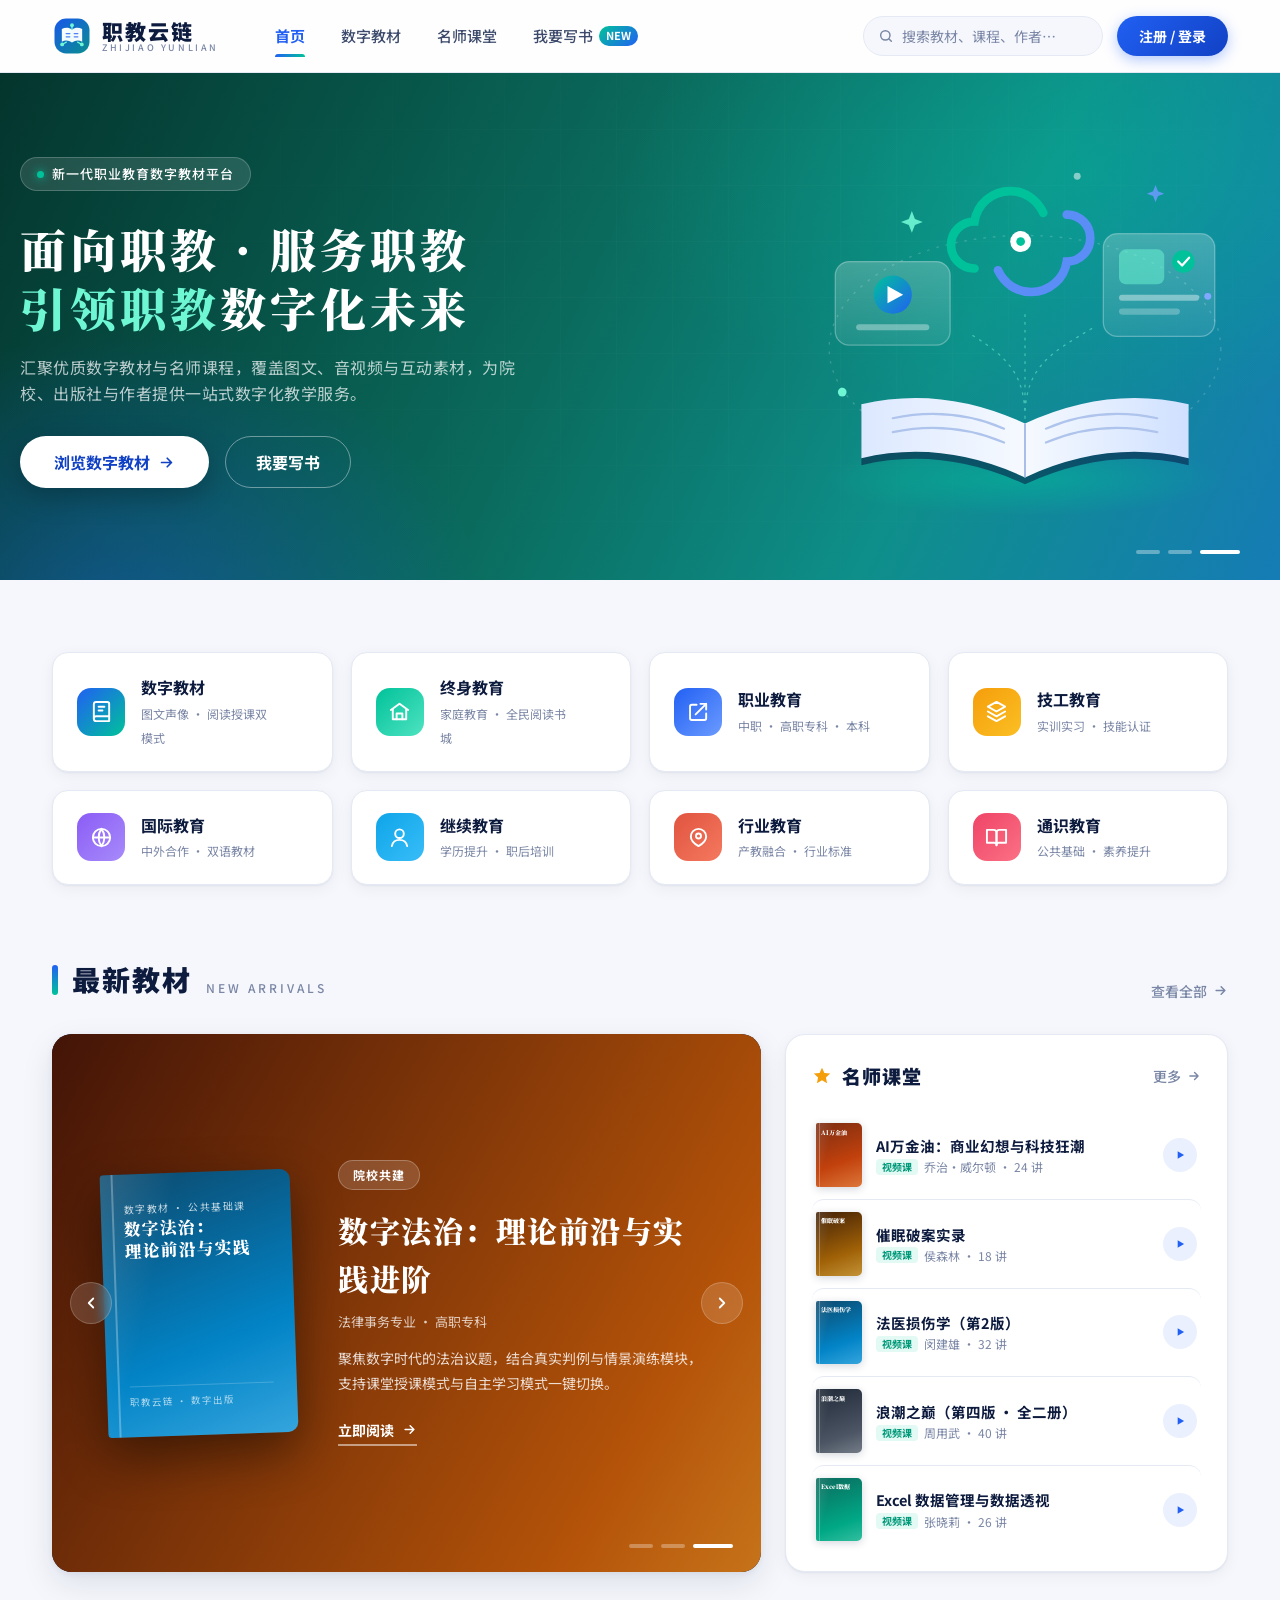
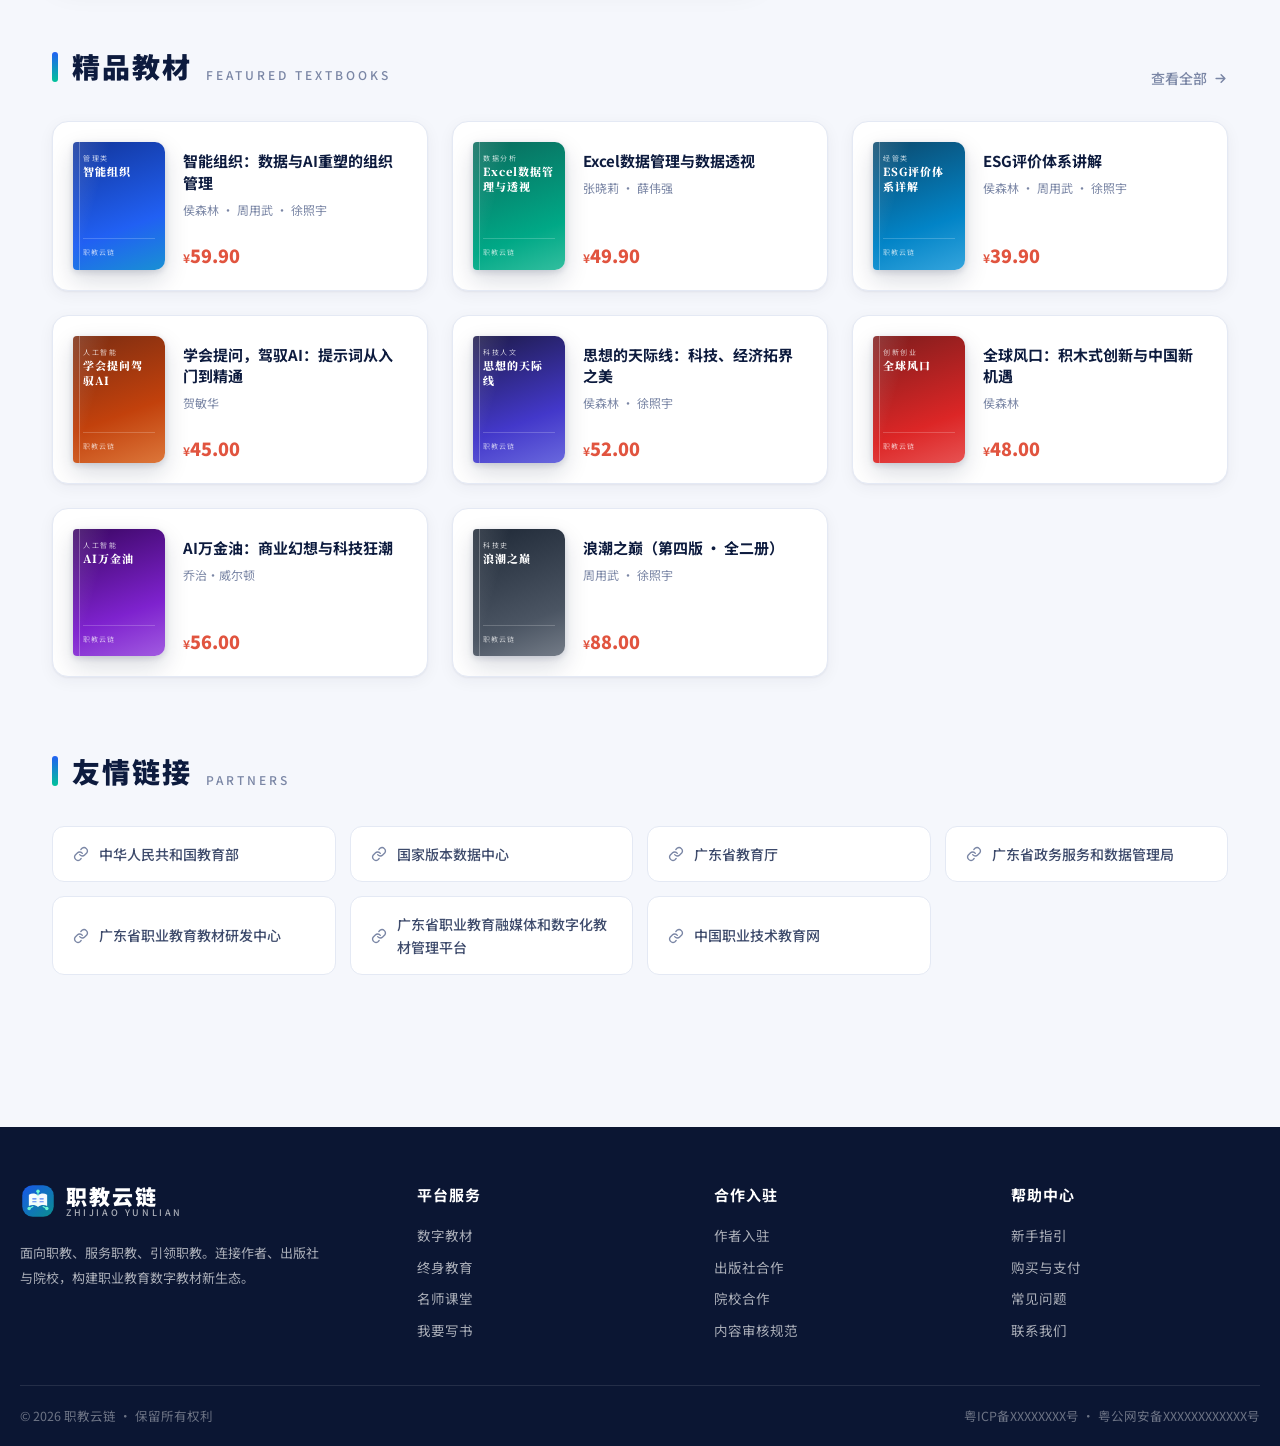
==== commit 8f3f8db2: "完善职教云链创作者与课程体验" ====
--- a/index.html
+++ b/index.html
@@ -12,11 +12,7 @@
 <header class="site-header">
   <div class="container header-inner">
     <a class="logo" href="index.html">
-      <svg width="40" height="40" viewBox="0 0 40 40" fill="none">
-        <path d="M8 26c-3.3 0-6-2.7-6-6s2.7-6 6-6c.5-4.5 4.3-8 9-8 3.8 0 7 2.3 8.4 5.6" stroke="#00C29A" stroke-width="3.4" stroke-linecap="round"/>
-        <path d="M32 14c3.3 0 6 2.7 6 6s-2.7 6-6 6c-.5 4.5-4.3 8-9 8-3.8 0-7-2.3-8.4-5.6" stroke="#2160F3" stroke-width="3.4" stroke-linecap="round"/>
-        <circle cx="20" cy="20" r="3.2" fill="#0D1B3E"/>
-      </svg>
+      <img class="brand-mark" src="assets/logo-mark.svg" alt="">
       <span class="logo-text">
         <span class="logo-cn">职教云链</span>
         <span class="logo-en">Zhijiao Yunlian</span>
@@ -24,10 +20,9 @@
     </a>
     <nav class="main-nav">
       <a href="index.html" class="active">首页</a>
-      <a href="reader.html">数字教材</a>
-      <a href="#">终身教育</a>
-      <a href="#">名师课堂</a>
-      <a href="#">我要写书<span class="nav-badge">NEW</span></a>
+      <a href="reader.html?view=mall">数字教材</a>
+      <a href="masterclass.html">名师课堂</a>
+      <a href="author.html" data-auth-link="author.html">我要写书<span class="nav-badge">NEW</span></a>
     </nav>
     <div class="header-actions">
       <div class="search-box">
@@ -61,7 +56,7 @@
           浏览数字教材
           <svg width="17" height="17" viewBox="0 0 24 24" fill="none" stroke="currentColor" stroke-width="2.4" stroke-linecap="round" stroke-linejoin="round"><path d="M5 12h14M13 6l6 6-6 6"/></svg>
         </a>
-        <a class="btn btn-hero-ghost" href="#">我要写书</a>
+        <a class="btn btn-hero-ghost" href="author.html" data-auth-link="author.html">我要写书</a>
       </div>
     </div>
     <div class="hero-illust" aria-hidden="true">
@@ -233,7 +228,7 @@
             <h3>指纹：历史、法则与传奇</h3>
             <div class="s-author">乔治·威尔顿 著 · 刑事科学技术专业</div>
             <p>从指纹学的起源讲起，系统梳理指纹识别的科学法则与经典案例，配套高清图谱与交互式比对练习，是刑事科学技术专业的理想入门教材。</p>
-            <a class="s-link" href="#">立即阅读
+            <a class="s-link" href="reader.html?book=5">立即阅读
               <svg width="15" height="15" viewBox="0 0 24 24" fill="none" stroke="currentColor" stroke-width="2.4" stroke-linecap="round" stroke-linejoin="round"><path d="M5 12h14M13 6l6 6-6 6"/></svg>
             </a>
           </div>
@@ -250,7 +245,7 @@
             <h3>在书籍里，阅无止境</h3>
             <div class="s-author">通识阅读系列 · 全民阅读推广</div>
             <p>精选人文社科经典篇目，融合有声领读与批注共读功能，让深度阅读成为日常习惯，助力校园书香文化建设。</p>
-            <a class="s-link" href="#">立即阅读
+            <a class="s-link" href="reader.html?book=12">立即阅读
               <svg width="15" height="15" viewBox="0 0 24 24" fill="none" stroke="currentColor" stroke-width="2.4" stroke-linecap="round" stroke-linejoin="round"><path d="M5 12h14M13 6l6 6-6 6"/></svg>
             </a>
           </div>
@@ -267,7 +262,7 @@
             <h3>数字法治：理论前沿与实践进阶</h3>
             <div class="s-author">法律事务专业 · 高职专科</div>
             <p>聚焦数字时代的法治议题，结合真实判例与情景演练模块，支持课堂授课模式与自主学习模式一键切换。</p>
-            <a class="s-link" href="#">立即阅读
+            <a class="s-link" href="reader.html?book=3">立即阅读
               <svg width="15" height="15" viewBox="0 0 24 24" fill="none" stroke="currentColor" stroke-width="2.4" stroke-linecap="round" stroke-linejoin="round"><path d="M5 12h14M13 6l6 6-6 6"/></svg>
             </a>
           </div>
@@ -292,51 +287,51 @@
             <svg width="20" height="20" viewBox="0 0 24 24" fill="currentColor"><path d="M12 2l2.9 6.3 6.9.8-5.1 4.7 1.4 6.8L12 17.2 5.9 20.6l1.4-6.8L2.2 9.1l6.9-.8L12 2z"/></svg>
             名师课堂
           </h3>
-          <a class="sec-more" href="#">更多
+          <a class="sec-more" href="masterclass.html">更多
             <svg width="14" height="14" viewBox="0 0 24 24" fill="none" stroke="currentColor" stroke-width="2.4" stroke-linecap="round" stroke-linejoin="round"><path d="M5 12h14M13 6l6 6-6 6"/></svg>
           </a>
         </div>
         <div class="panel-list">
-          <div class="panel-item">
+          <a class="panel-item" href="masterclass.html?course=1">
             <div class="p-cover"><div class="cover cv-3"><div class="c-title">AI万金油</div></div></div>
             <div class="p-body">
               <div class="p-title">AI万金油：商业幻想与科技狂潮</div>
               <div class="p-meta"><span class="p-badge">视频课</span>乔治·威尔顿 · 24 讲</div>
             </div>
             <span class="p-play"><svg width="14" height="14" viewBox="0 0 24 24" fill="currentColor"><path d="M8 5.5v13l11-6.5-11-6.5z"/></svg></span>
-          </div>
-          <div class="panel-item">
+          </a>
+          <a class="panel-item" href="masterclass.html?course=0">
             <div class="p-cover"><div class="cover cv-8"><div class="c-title">催眠破案</div></div></div>
             <div class="p-body">
               <div class="p-title">催眠破案实录</div>
               <div class="p-meta"><span class="p-badge">视频课</span>侯森林 · 18 讲</div>
             </div>
             <span class="p-play"><svg width="14" height="14" viewBox="0 0 24 24" fill="currentColor"><path d="M8 5.5v13l11-6.5-11-6.5z"/></svg></span>
-          </div>
-          <div class="panel-item">
+          </a>
+          <a class="panel-item" href="masterclass.html?course=4">
             <div class="p-cover"><div class="cover cv-6"><div class="c-title">法医损伤学</div></div></div>
             <div class="p-body">
               <div class="p-title">法医损伤学（第2版）</div>
               <div class="p-meta"><span class="p-badge">视频课</span>闵建雄 · 32 讲</div>
             </div>
             <span class="p-play"><svg width="14" height="14" viewBox="0 0 24 24" fill="currentColor"><path d="M8 5.5v13l11-6.5-11-6.5z"/></svg></span>
-          </div>
-          <div class="panel-item">
+          </a>
+          <a class="panel-item" href="masterclass.html?course=5">
             <div class="p-cover"><div class="cover cv-9"><div class="c-title">浪潮之巅</div></div></div>
             <div class="p-body">
               <div class="p-title">浪潮之巅（第四版 · 全二册）</div>
               <div class="p-meta"><span class="p-badge">视频课</span>周用武 · 40 讲</div>
             </div>
             <span class="p-play"><svg width="14" height="14" viewBox="0 0 24 24" fill="currentColor"><path d="M8 5.5v13l11-6.5-11-6.5z"/></svg></span>
-          </div>
-          <div class="panel-item">
+          </a>
+          <a class="panel-item" href="masterclass.html?course=5">
             <div class="p-cover"><div class="cover cv-2"><div class="c-title">Excel数据</div></div></div>
             <div class="p-body">
               <div class="p-title">Excel 数据管理与数据透视</div>
               <div class="p-meta"><span class="p-badge">视频课</span>张晓莉 · 26 讲</div>
             </div>
             <span class="p-play"><svg width="14" height="14" viewBox="0 0 24 24" fill="currentColor"><path d="M8 5.5v13l11-6.5-11-6.5z"/></svg></span>
-          </div>
+          </a>
         </div>
       </aside>
     </div>
@@ -357,7 +352,7 @@
       </a>
     </div>
     <div class="book-grid reveal">
-      <a class="book-card" href="#">
+      <a class="book-card" href="reader.html?book=12">
         <div class="b-cover"><div class="cover cv-1"><div><div class="c-sub">管理类</div><div class="c-title">智能组织</div></div><div class="c-foot">职教云链</div></div></div>
         <div class="b-body">
           <div class="b-title">智能组织：数据与AI重塑的组织管理</div>
@@ -367,7 +362,7 @@
           </div>
         </div>
       </a>
-      <a class="book-card" href="#">
+      <a class="book-card" href="reader.html?book=13">
         <div class="b-cover"><div class="cover cv-2"><div><div class="c-sub">数据分析</div><div class="c-title">Excel数据管理与透视</div></div><div class="c-foot">职教云链</div></div></div>
         <div class="b-body">
           <div class="b-title">Excel数据管理与数据透视</div>
@@ -377,7 +372,7 @@
           </div>
         </div>
       </a>
-      <a class="book-card" href="#">
+      <a class="book-card" href="reader.html?book=12">
         <div class="b-cover"><div class="cover cv-6"><div><div class="c-sub">经管类</div><div class="c-title">ESG评价体系详解</div></div><div class="c-foot">职教云链</div></div></div>
         <div class="b-body">
           <div class="b-title">ESG评价体系讲解</div>
@@ -387,7 +382,7 @@
           </div>
         </div>
       </a>
-      <a class="book-card" href="#">
+      <a class="book-card" href="reader.html?book=14">
         <div class="b-cover"><div class="cover cv-3"><div><div class="c-sub">人工智能</div><div class="c-title">学会提问驾驭AI</div></div><div class="c-foot">职教云链</div></div></div>
         <div class="b-body">
           <div class="b-title">学会提问，驾驭AI：提示词从入门到精通</div>
@@ -397,7 +392,7 @@
           </div>
         </div>
       </a>
-      <a class="book-card" href="#">
+      <a class="book-card" href="reader.html?book=15">
         <div class="b-cover"><div class="cover cv-4"><div><div class="c-sub">科技人文</div><div class="c-title">思想的天际线</div></div><div class="c-foot">职教云链</div></div></div>
         <div class="b-body">
           <div class="b-title">思想的天际线：科技、经济拓界之美</div>
@@ -407,7 +402,7 @@
           </div>
         </div>
       </a>
-      <a class="book-card" href="#">
+      <a class="book-card" href="reader.html?book=12">
         <div class="b-cover"><div class="cover cv-12"><div><div class="c-sub">创新创业</div><div class="c-title">全球风口</div></div><div class="c-foot">职教云链</div></div></div>
         <div class="b-body">
           <div class="b-title">全球风口：积木式创新与中国新机遇</div>
@@ -417,7 +412,7 @@
           </div>
         </div>
       </a>
-      <a class="book-card" href="#">
+      <a class="book-card" href="reader.html?book=14">
         <div class="b-cover"><div class="cover cv-11"><div><div class="c-sub">人工智能</div><div class="c-title">AI万金油</div></div><div class="c-foot">职教云链</div></div></div>
         <div class="b-body">
           <div class="b-title">AI万金油：商业幻想与科技狂潮</div>
@@ -427,7 +422,7 @@
           </div>
         </div>
       </a>
-      <a class="book-card" href="#">
+      <a class="book-card" href="reader.html?book=15">
         <div class="b-cover"><div class="cover cv-9"><div><div class="c-sub">科技史</div><div class="c-title">浪潮之巅</div></div><div class="c-foot">职教云链</div></div></div>
         <div class="b-body">
           <div class="b-title">浪潮之巅（第四版 · 全二册）</div>
@@ -469,11 +464,7 @@
   <div class="container footer-main">
     <div class="footer-brand">
       <a class="logo on-dark" href="index.html">
-        <svg width="36" height="36" viewBox="0 0 40 40" fill="none">
-          <path d="M8 26c-3.3 0-6-2.7-6-6s2.7-6 6-6c.5-4.5 4.3-8 9-8 3.8 0 7 2.3 8.4 5.6" stroke="#00C29A" stroke-width="3.4" stroke-linecap="round"/>
-          <path d="M32 14c3.3 0 6 2.7 6 6s-2.7 6-6 6c-.5 4.5-4.3 8-9 8-3.8 0-7-2.3-8.4-5.6" stroke="#5B8DF7" stroke-width="3.4" stroke-linecap="round"/>
-          <circle cx="20" cy="20" r="3.2" fill="#fff"/>
-        </svg>
+        <img class="brand-mark brand-mark-sm" src="assets/logo-mark.svg" alt="">
         <span class="logo-text">
           <span class="logo-cn">职教云链</span>
           <span class="logo-en">Zhijiao Yunlian</span>
@@ -486,8 +477,8 @@
       <ul>
         <li><a href="reader.html">数字教材</a></li>
         <li><a href="#">终身教育</a></li>
-        <li><a href="#">名师课堂</a></li>
-        <li><a href="#">我要写书</a></li>
+        <li><a href="masterclass.html">名师课堂</a></li>
+        <li><a href="author.html" data-auth-link="author.html">我要写书</a></li>
       </ul>
     </div>
     <div>
--- a/assets/style.css
+++ b/assets/style.css
@@ -47,7 +47,11 @@
 
 /* ---------- Logo ---------- */
 .logo { display: inline-flex; align-items: center; gap: 10px; cursor: pointer; }
-.logo svg { flex: 0 0 auto; }
+.logo svg, .logo .brand-mark { flex: 0 0 auto; }
+.brand-mark { width: 40px; height: 40px; object-fit: contain; }
+.brand-mark-sm { width: 36px; height: 36px; }
+.brand-mark-reader { width: 38px; height: 38px; }
+.brand-mark-modal { width: 44px; height: 44px; }
 .logo .logo-text { display: flex; flex-direction: column; line-height: 1.15; }
 .logo .logo-cn { font-size: 21px; font-weight: 900; letter-spacing: 2px; color: var(--ink); }
 .logo .logo-en { font-size: 9px; letter-spacing: 2.6px; color: var(--ink-3); font-weight: 500; text-transform: uppercase; }
@@ -1043,6 +1047,13 @@
 .modal-mask.open .grp-modal { transform: none; }
 .grp-modal h3 { font-size: 19px; font-weight: 900; letter-spacing: 1px; margin-bottom: 6px; }
 .grp-modal .g-sub { font-size: 13px; color: var(--ink-3); margin-bottom: 20px; }
+.redeem-input {
+  width: 100%; height: 46px; padding: 0 14px; border: 1.5px solid var(--line); border-radius: 10px;
+  color: var(--ink); background: var(--bg); outline: none; font: 600 14px ui-monospace, SFMono-Regular, Menlo, monospace;
+  letter-spacing: .6px; text-transform: uppercase; transition: all .2s var(--ease);
+}
+.redeem-input::placeholder { color: #A8B2CC; font-family: var(--font); font-weight: 400; letter-spacing: 0; text-transform: none; }
+.redeem-input:focus { border-color: var(--blue); background: #fff; box-shadow: 0 0 0 4px rgba(33,96,243,.12); }
 .grp-modal .field label { margin-bottom: 8px; }
 .grp-code-row {
   display: flex; align-items: center; gap: 10px; padding: 12px 16px; border-radius: 12px;
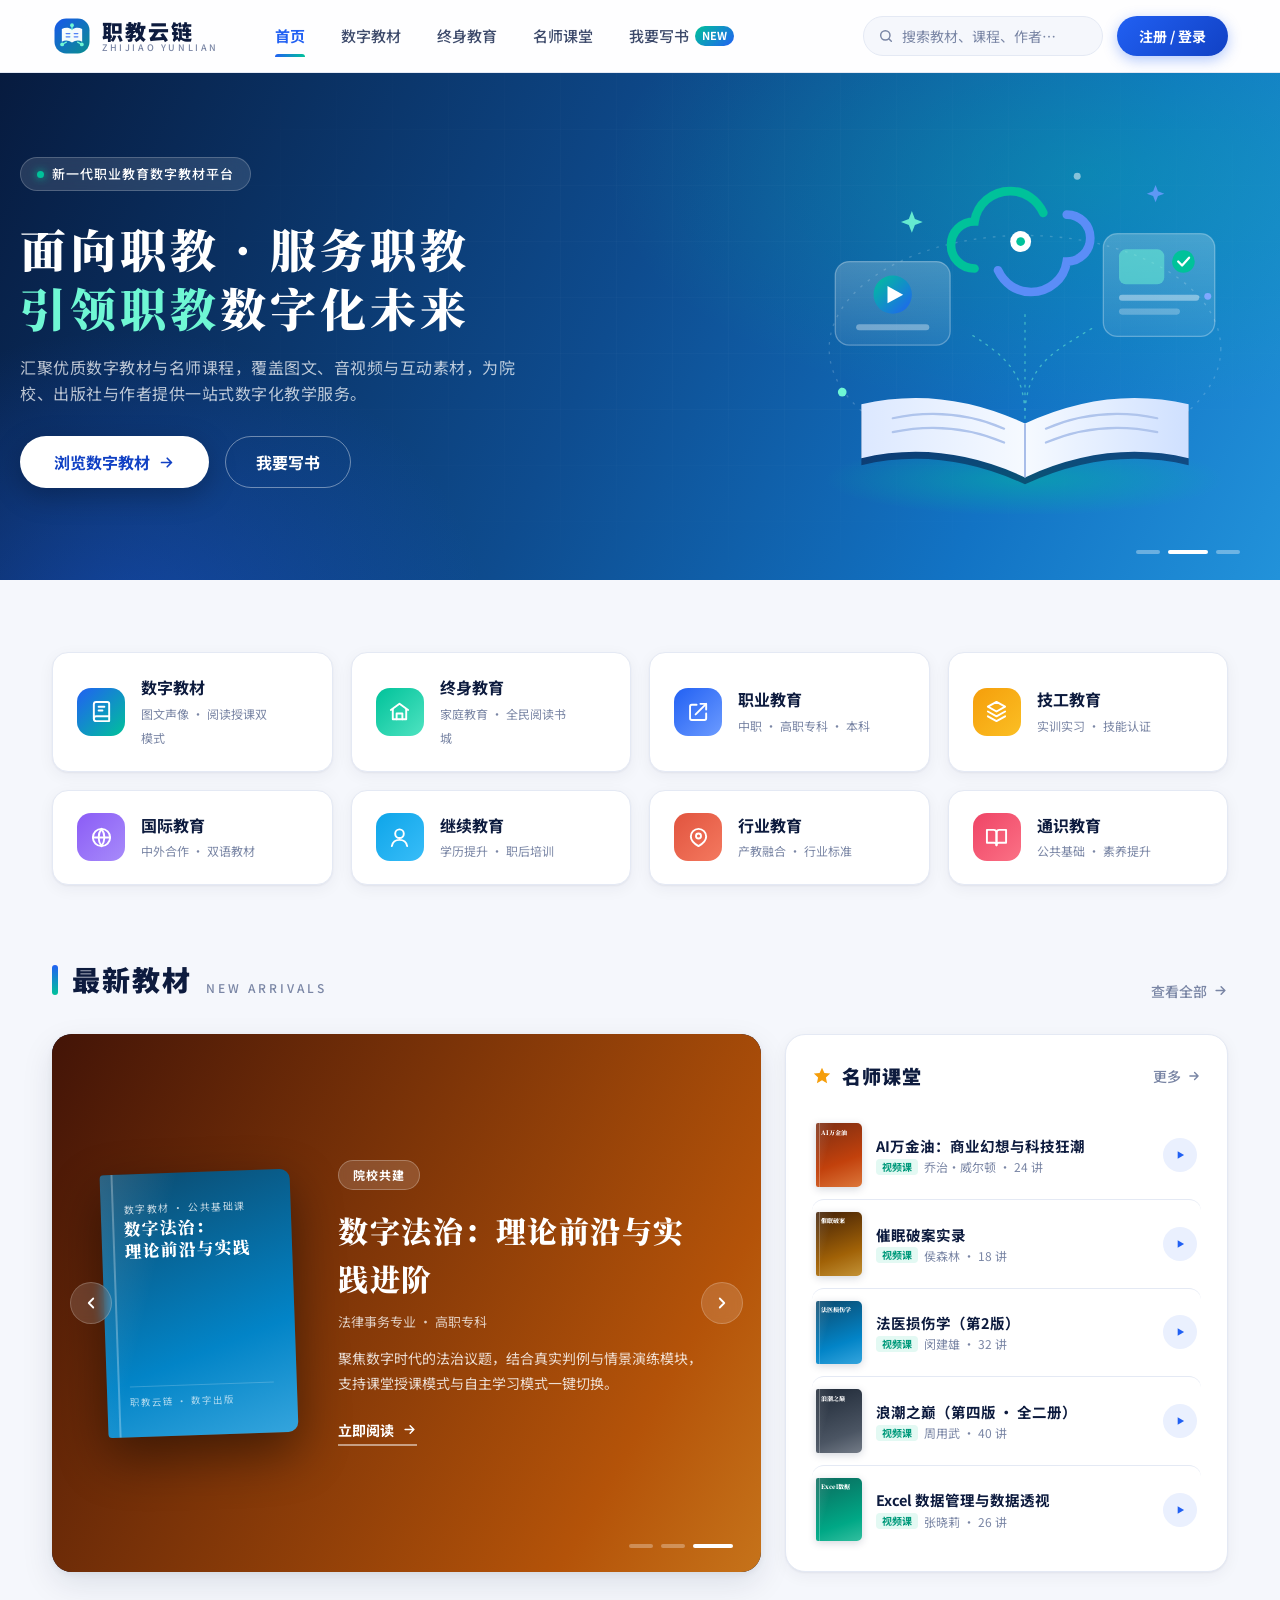
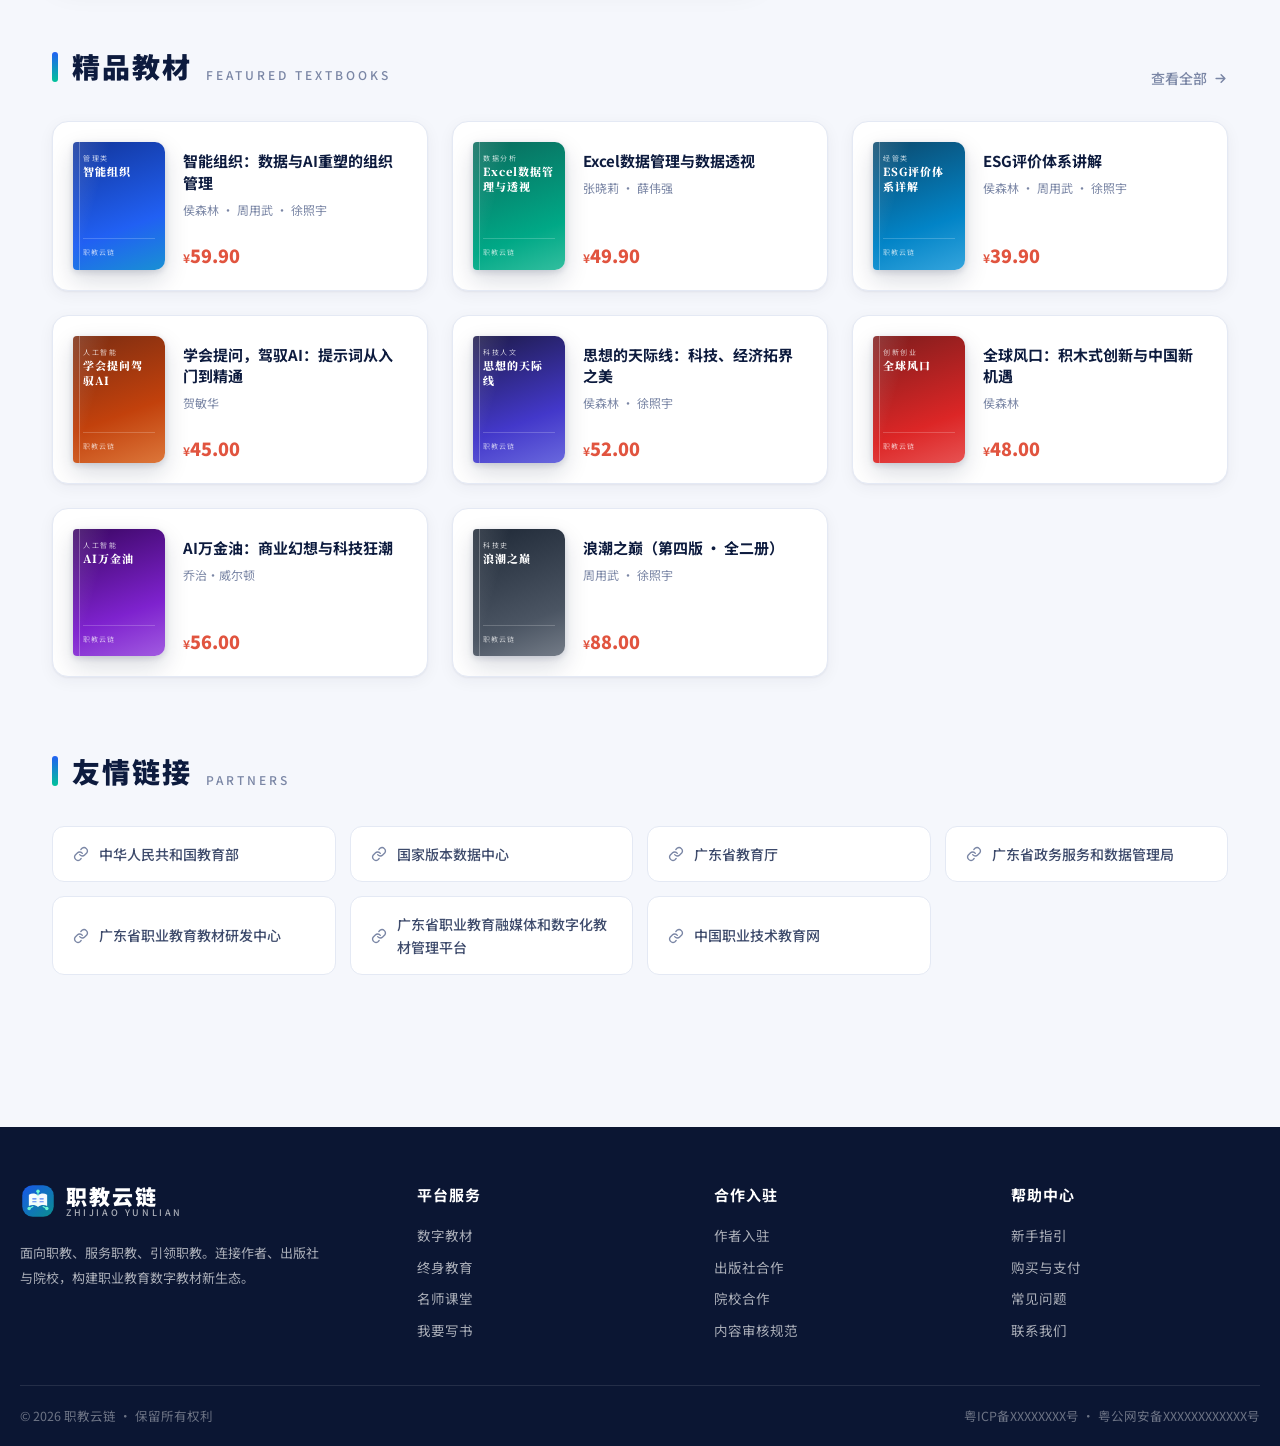
==== commit 520cb599: "新增家庭教育终身教育书城" ====
--- a/index.html
+++ b/index.html
@@ -21,6 +21,7 @@
     <nav class="main-nav">
       <a href="index.html" class="active">首页</a>
       <a href="reader.html?view=mall">数字教材</a>
+      <a href="lifelong.html">终身教育</a>
       <a href="masterclass.html">名师课堂</a>
       <a href="author.html" data-auth-link="author.html">我要写书<span class="nav-badge">NEW</span></a>
     </nav>
@@ -147,7 +148,7 @@
         <span class="cat-body"><span class="name">数字教材</span><br><span class="desc">图文声像 · 阅读授课双模式</span></span>
         <span class="arrow"><svg width="18" height="18" viewBox="0 0 24 24" fill="none" stroke="currentColor" stroke-width="2.4" stroke-linecap="round" stroke-linejoin="round"><path d="M5 12h14M13 6l6 6-6 6"/></svg></span>
       </a>
-      <a class="cat-card" href="#">
+      <a class="cat-card" href="lifelong.html">
         <span class="cat-icon ci-2">
           <svg width="23" height="23" viewBox="0 0 24 24" fill="none" stroke="currentColor" stroke-width="2" stroke-linecap="round" stroke-linejoin="round"><path d="M3 10.5 12 4l9 6.5"/><path d="M5 9.5V20h14V9.5"/><path d="M9 20v-6h6v6"/></svg>
         </span>
@@ -476,7 +477,7 @@
       <h4>平台服务</h4>
       <ul>
         <li><a href="reader.html">数字教材</a></li>
-        <li><a href="#">终身教育</a></li>
+        <li><a href="lifelong.html">终身教育</a></li>
         <li><a href="masterclass.html">名师课堂</a></li>
         <li><a href="author.html" data-auth-link="author.html">我要写书</a></li>
       </ul>
--- a/assets/style.css
+++ b/assets/style.css
@@ -768,10 +768,16 @@
 .rd-progress .row strong { color: var(--teal-deep); }
 .rd-progress .track { height: 6px; border-radius: 6px; background: var(--bg); overflow: hidden; }
 .rd-progress .fill { height: 100%; border-radius: 6px; background: linear-gradient(90deg, var(--blue), var(--teal)); }
-.rd-my-actions { margin-top: auto; padding-top: 12px; display: flex; gap: 8px; }
+.rd-my-actions { margin-top: auto; padding-top: 12px; display: flex; gap: 8px; min-width: 0; }
+.rd-my-actions .btn-mini {
+  flex: 1 1 0; min-width: 0; height: 36px; padding: 0 10px; justify-content: center;
+  white-space: nowrap; line-height: 1; font-size: 12px;
+}
+.rd-my-actions .btn-mini svg { flex: 0 0 auto; }
 .rd-my-actions .btn-mini { background: var(--blue); color: #fff; }
 .rd-my-actions .btn-mini.ghost { background: var(--blue-soft); color: var(--blue); }
 .rd-my-card:hover .btn-mini { box-shadow: 0 4px 12px rgba(33,96,243,.35); }
+@media (max-width: 420px) { .rd-my-actions { gap: 6px; } .rd-my-actions .btn-mini { padding: 0 7px; font-size: 11.5px; } }
 
 /* 我的教材空态/兑换按钮 */
 .rd-redeem-btn {
